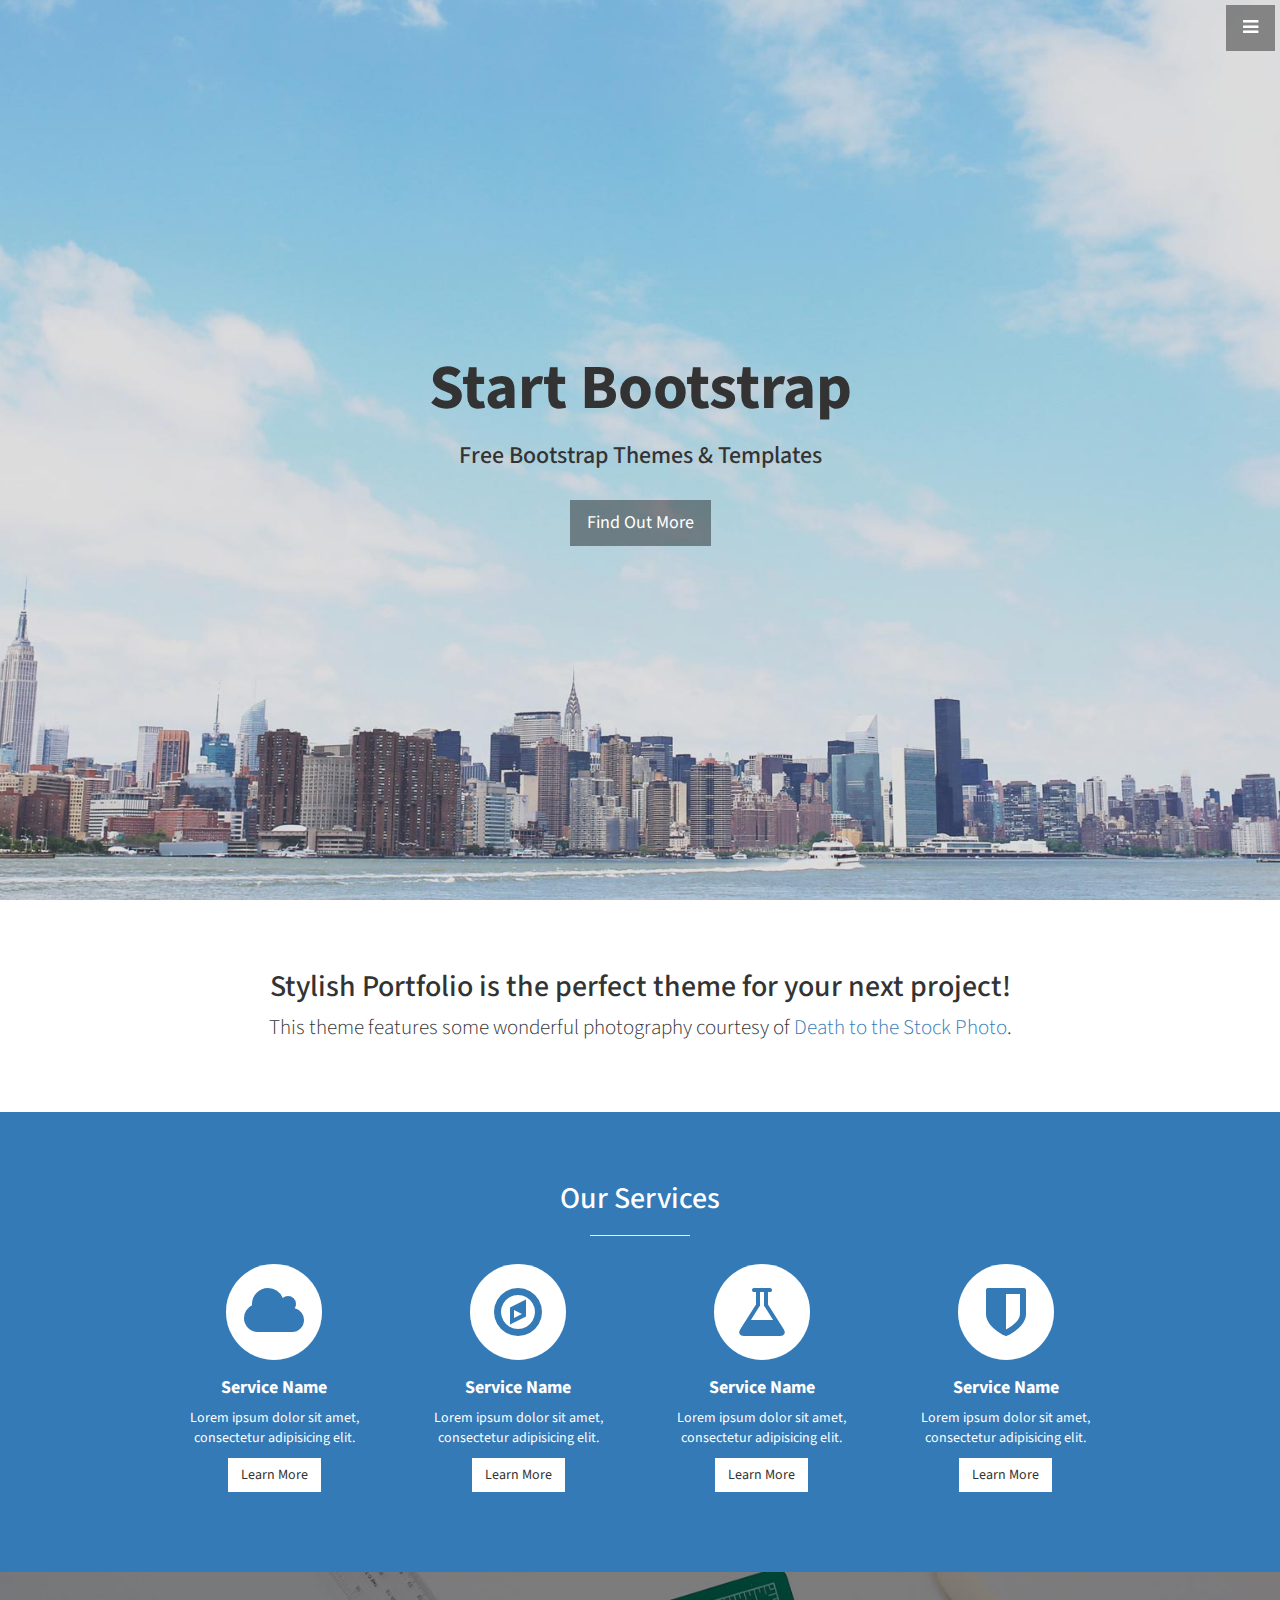
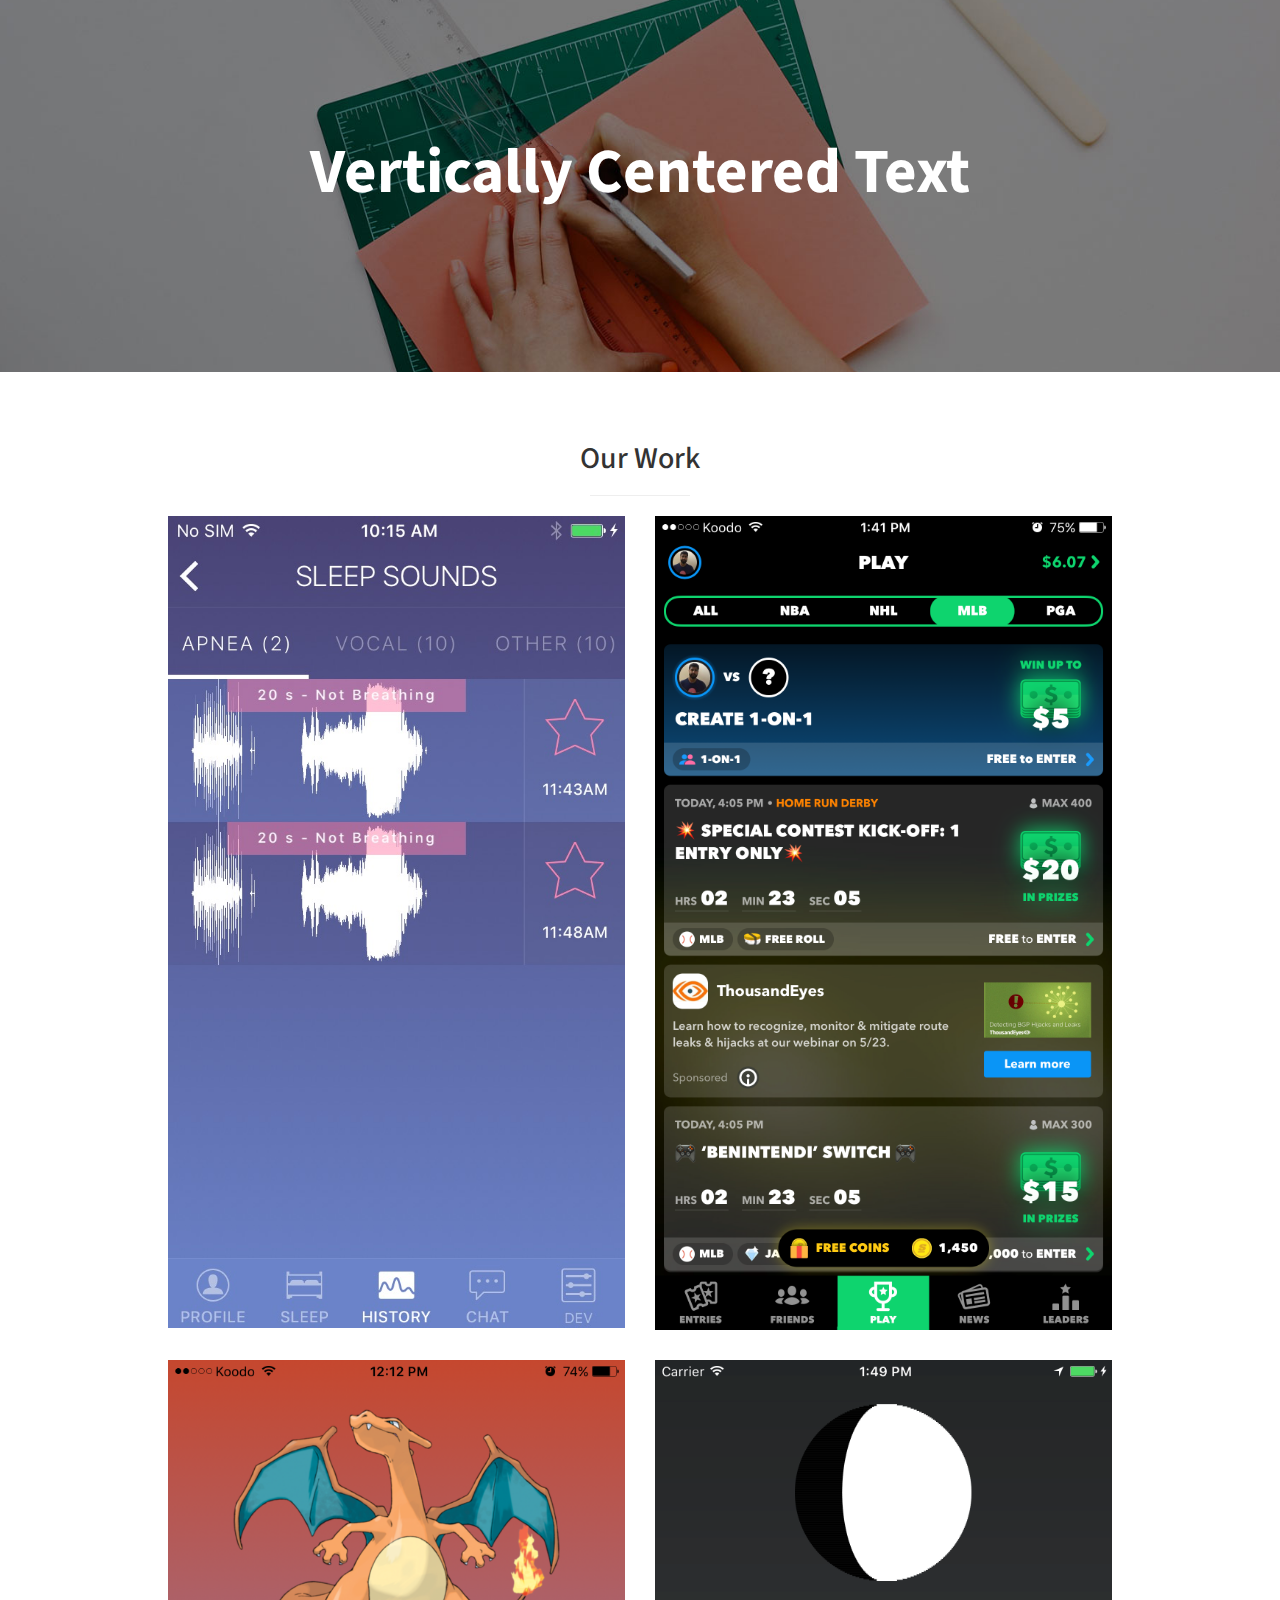
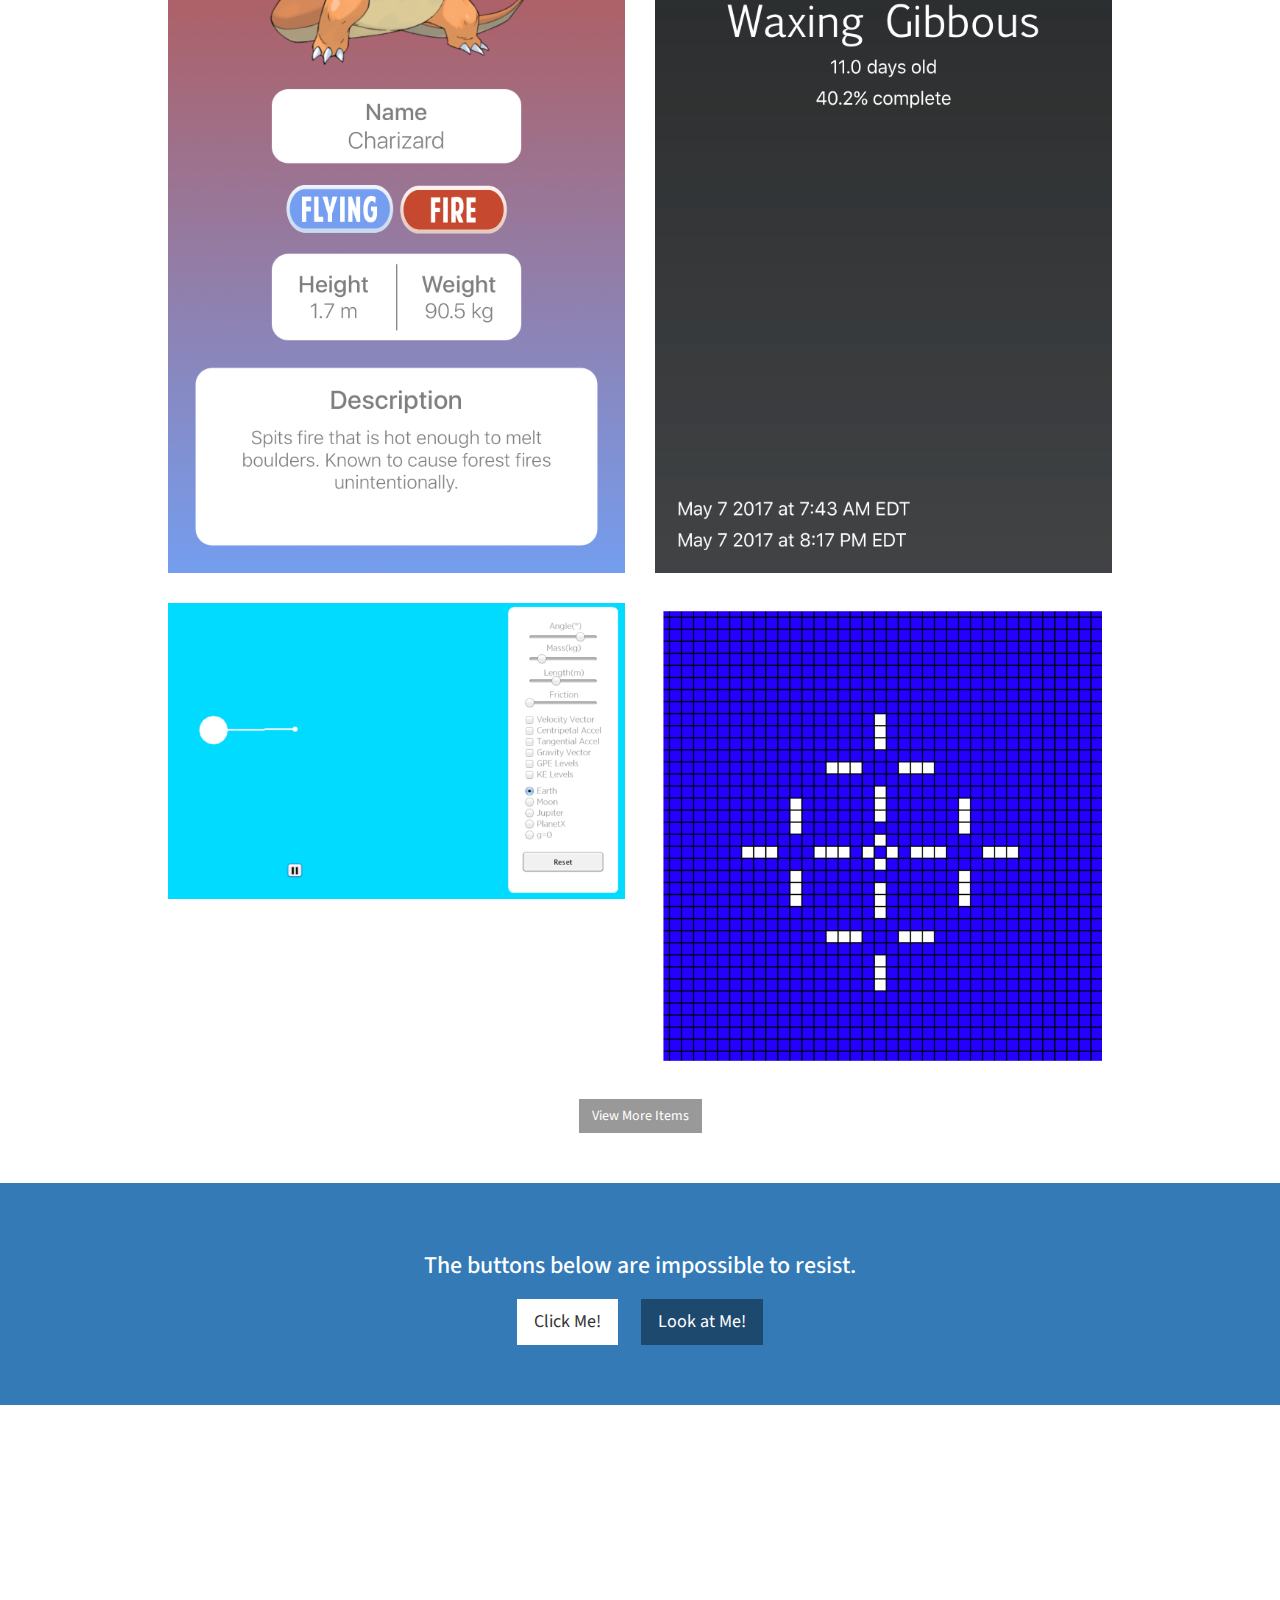
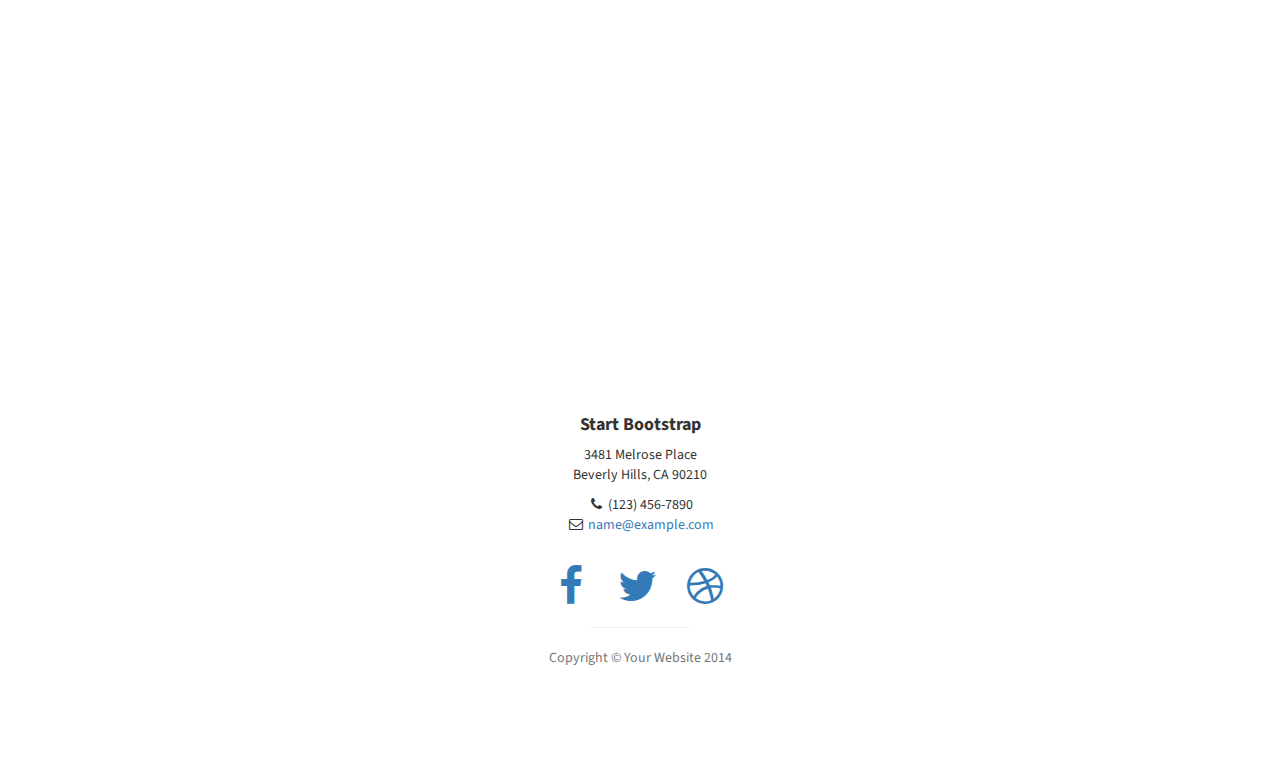
==== index.html @ adf12e4b "Fix: Close Modal Button Size" ====
<!DOCTYPE html>
<html lang="en">

<head>

    <meta charset="utf-8">
    <meta http-equiv="X-UA-Compatible" content="IE=edge">
    <meta name="viewport" content="width=device-width, initial-scale=1">
    <meta name="description" content="">
    <meta name="author" content="">

    <title>Stylish Portfolio - Start Bootstrap Theme</title>

    <!-- Bootstrap Core CSS -->
    <link href="css/bootstrap.min.css" rel="stylesheet">

    <!-- Custom CSS -->
    <link href="css/stylish-portfolio.css" rel="stylesheet">

    <!-- Custom Fonts -->
    <link href="font-awesome/css/font-awesome.min.css" rel="stylesheet" type="text/css">
    <link href="https://fonts.googleapis.com/css?family=Source+Sans+Pro:300,400,700,300italic,400italic,700italic" rel="stylesheet" type="text/css">

    <!-- HTML5 Shim and Respond.js IE8 support of HTML5 elements and media queries -->
    <!-- WARNING: Respond.js doesn't work if you view the page via file:// -->
    <!--[if lt IE 9]>
        <script src="https://oss.maxcdn.com/libs/html5shiv/3.7.0/html5shiv.js"></script>
        <script src="https://oss.maxcdn.com/libs/respond.js/1.4.2/respond.min.js"></script>
    <![endif]-->

</head>

<body>

    <!-- Navigation -->
    <a id="menu-toggle" href="#" class="btn btn-dark btn-lg toggle"><i class="fa fa-bars"></i></a>
    <nav id="sidebar-wrapper">
        <ul class="sidebar-nav">
            <a id="menu-close" href="#" class="btn btn-light btn-lg pull-right toggle"><i class="fa fa-times"></i></a>
            <li class="sidebar-brand">
                <a href="#top" onclick=$("#menu-close").click();>Start Bootstrap</a>
            </li>
            <li>
                <a href="#top" onclick=$("#menu-close").click();>Home</a>
            </li>
            <li>
                <a href="#about" onclick=$("#menu-close").click();>About</a>
            </li>
            <li>
                <a href="#services" onclick=$("#menu-close").click();>Services</a>
            </li>
            <li>
                <a href="#portfolio" onclick=$("#menu-close").click();>Portfolio</a>
            </li>
            <li>
                <a href="#contact" onclick=$("#menu-close").click();>Contact</a>
            </li>
        </ul>
    </nav>

    <!-- Header -->
    <header id="top" class="header">
        <div class="text-vertical-center">
            <h1>Start Bootstrap</h1>
            <h3>Free Bootstrap Themes &amp; Templates</h3>
            <br>
            <a href="#about" class="btn btn-dark btn-lg">Find Out More</a>
        </div>
    </header>

    <!-- About -->
    <section id="about" class="about">
        <div class="container">
            <div class="row">
                <div class="col-lg-12 text-center">
                    <h2>Stylish Portfolio is the perfect theme for your next project!</h2>
                    <p class="lead">This theme features some wonderful photography courtesy of <a target="_blank" href="http://join.deathtothestockphoto.com/">Death to the Stock Photo</a>.</p>
                </div>
            </div>
            <!-- /.row -->
        </div>
        <!-- /.container -->
    </section>

    <!-- Services -->
    <!-- The circle icons use Font Awesome's stacked icon classes. For more information, visit http://fontawesome.io/examples/ -->
    <section id="services" class="services bg-primary">
        <div class="container">
            <div class="row text-center">
                <div class="col-lg-10 col-lg-offset-1">
                    <h2>Our Services</h2>
                    <hr class="small">
                    <div class="row">
                        <div class="col-md-3 col-sm-6">
                            <div class="service-item">
                                <span class="fa-stack fa-4x">
                                <i class="fa fa-circle fa-stack-2x"></i>
                                <i class="fa fa-cloud fa-stack-1x text-primary"></i>
                            </span>
                                <h4>
                                    <strong>Service Name</strong>
                                </h4>
                                <p>Lorem ipsum dolor sit amet, consectetur adipisicing elit.</p>
                                <a href="#" class="btn btn-light">Learn More</a>
                            </div>
                        </div>
                        <div class="col-md-3 col-sm-6">
                            <div class="service-item">
                                <span class="fa-stack fa-4x">
                                <i class="fa fa-circle fa-stack-2x"></i>
                                <i class="fa fa-compass fa-stack-1x text-primary"></i>
                            </span>
                                <h4>
                                    <strong>Service Name</strong>
                                </h4>
                                <p>Lorem ipsum dolor sit amet, consectetur adipisicing elit.</p>
                                <a href="#" class="btn btn-light">Learn More</a>
                            </div>
                        </div>
                        <div class="col-md-3 col-sm-6">
                            <div class="service-item">
                                <span class="fa-stack fa-4x">
                                <i class="fa fa-circle fa-stack-2x"></i>
                                <i class="fa fa-flask fa-stack-1x text-primary"></i>
                            </span>
                                <h4>
                                    <strong>Service Name</strong>
                                </h4>
                                <p>Lorem ipsum dolor sit amet, consectetur adipisicing elit.</p>
                                <a href="#" class="btn btn-light">Learn More</a>
                            </div>
                        </div>
                        <div class="col-md-3 col-sm-6">
                            <div class="service-item">
                                <span class="fa-stack fa-4x">
                                <i class="fa fa-circle fa-stack-2x"></i>
                                <i class="fa fa-shield fa-stack-1x text-primary"></i>
                            </span>
                                <h4>
                                    <strong>Service Name</strong>
                                </h4>
                                <p>Lorem ipsum dolor sit amet, consectetur adipisicing elit.</p>
                                <a href="#" class="btn btn-light">Learn More</a>
                            </div>
                        </div>
                    </div>
                    <!-- /.row (nested) -->
                </div>
                <!-- /.col-lg-10 -->
            </div>
            <!-- /.row -->
        </div>
        <!-- /.container -->
    </section>
    
    <!-- Portfolio Modals -->
    <div class="portfolio-modal modal fade" id="portfolioModal1" tabindex="-1" role="dialog" aria-hidden="true">
        <div class="modal-content">
            <div class="close-modal" data-dismiss="modal">
                <div class="lr">
                </div>
            </div>
            <div class="container">
                <div class="row">
                    <div class="col-lg-8 col-lg-offset-2">
                        <div class="modal-body">
                            <h2>Rested</h2>
                            <hr class="star-primary">
                            <img src="img/portfolio-1.jpg" class="img-responsive img-centered" alt="">
                            <p>I worked on building features for a health care app that helps users diagnose and receive treatment for their sleep issues. A major feature I worked on was implementing a Sleep Apnea Detection algorithm which helped users determine if they had Sleep Apnea.</p>
                            <ul class="list-inline item-details">
                                <li>Language:
                                    <strong>Swift
                                    </strong>
                                </li>
                                <li>Date:
                                    <strong>April 2017
                                    </strong>
                                </li>
                                <li>Domain:
                                    <strong>iOS Development
                                    </strong>
                                </li>
                            </ul>
                            <button type="button" class="btn btn-default" data-dismiss="modal"><i class="fa fa-times"></i> Close</button>
                        </div>
                    </div>
                </div>
            </div>
        </div>
    </div>
    <div class="portfolio-modal modal fade" id="portfolioModal2" tabindex="-1" role="dialog" aria-hidden="true">
        <div class="modal-content">
            <div class="close-modal" data-dismiss="modal">
                <div class="lr">
                    <div class="rl">
                    </div>
                </div>
            </div>
            <div class="container">
                <div class="row">
                    <div class="col-lg-8 col-lg-offset-2">
                        <div class="modal-body">
                            <h2>SquadUp</h2>
                            <hr class="star-primary">
                            <img src="img/portfolio-2.jpg" class="img-responsive img-centered" alt="">
                            <p>I worked on building features for a fantasy sports game, Squad Up. A major feature I worked on was implementing the Analytics and Ad Infrastructure Frameworks.</p>
                            <ul class="list-inline item-details">
                                <li>Language:
                                    <strong>Swift
                                    </strong>
                                </li>
                                <li>Date:
                                    <strong>Aug 2016
                                    </strong>
                                </li>
                                <li>Domain:
                                    <strong>iOS Development
                                    </strong>
                                </li>
                            </ul>
                            <button type="button" class="btn btn-default" data-dismiss="modal"><i class="fa fa-times"></i> Close</button>
                        </div>
                    </div>
                </div>
            </div>
        </div>
    </div>
    <div class="portfolio-modal modal fade" id="portfolioModal3" tabindex="-1" role="dialog" aria-hidden="true">
        <div class="modal-content">
            <div class="close-modal" data-dismiss="modal">
                <div class="lr">
                    <div class="rl">
                    </div>
                </div>
            </div>
            <div class="container">
                <div class="row">
                    <div class="col-lg-8 col-lg-offset-2">
                        <div class="modal-body">
                            <h2>Pokedex</h2>
                            <hr class="star-primary">
                            <img src="img/portfolio-3.jpg" class="img-responsive img-centered" alt="">
                            <p>I worked on an app that displays Pokedex data in a clean and minimalistic interface. I worked on this app to improve my UI design skills. This app pulls data from an external api and presents it in a UIPageViewController</p>
                            <ul class="list-inline item-details">
                                <li>Language:
                                    <strong>Swift
                                    </strong>
                                </li>
                                <li>Date:
                                    <strong>Feb 2017
                                    </strong>
                                </li>
                                <li>Domain:
                                    <strong>iOS Development
                                    </strong>
                                </li>
                            </ul>
                            <button type="button" class="btn btn-default" data-dismiss="modal"><i class="fa fa-times"></i> Close</button>
                        </div>
                    </div>
                </div>
            </div>
        </div>
    </div>
    <div class="portfolio-modal modal fade" id="portfolioModal4" tabindex="-1" role="dialog" aria-hidden="true">
        <div class="modal-content">
            <div class="close-modal" data-dismiss="modal">
                <div class="lr">
                    <div class="rl">
                    </div>
                </div>
            </div>
            <div class="container">
                <div class="row">
                    <div class="col-lg-8 col-lg-offset-2">
                        <div class="modal-body">
                            <h2>Luna</h2>
                            <hr class="star-primary">
                            <img src="img/portfolio-4.jpg" class="img-responsive img-centered" alt="">
                            <p>I worked on an app that displays the current moon cycle and weather. I created this app to get my feet wet with iOS development. This app pulls data from an external api and uses location tracking to show information based on the users current location</p>
                            <ul class="list-inline item-details">
                                <li>Language:
                                    <strong>Swift
                                    </strong>
                                </li>
                                <li>Date:
                                    <strong>Jun 2016
                                    </strong>
                                </li>
                                <li>Domain:
                                    <strong>iOS Development
                                    </strong>
                                </li>
                            </ul>
                            <button type="button" class="btn btn-default" data-dismiss="modal"><i class="fa fa-times"></i> Close</button>
                        </div>
                    </div>
                </div>
            </div>
        </div>
    </div>
    <div class="portfolio-modal modal fade" id="portfolioModal5" tabindex="-1" role="dialog" aria-hidden="true">
        <div class="modal-content">
            <div class="close-modal" data-dismiss="modal">
                <div class="lr">
                    <div class="rl">
                    </div>
                </div>
            </div>
            <div class="container">
                <div class="row">
                    <div class="col-lg-8 col-lg-offset-2">
                        <div class="modal-body">
                            <h2>Pendulum Simulator</h2>
                            <hr class="star-primary">
                            <img src="img/portfolio-5.jpg" class="img-responsive img-centered" alt="">
                            <p>Built a Java app that simulates the behaviour of a pendulum. Implemented a realistic physics engine and displayed in beautiful UI. Designed using Object Oriented principles</p>
                            <ul class="list-inline item-details">
                                <li>Language:
                                    <strong>Java
                                    </strong>
                                </li>
                                <li>Date:
                                    <strong>Jun 2014
                                    </strong>
                                </li>
                                <li>Domain:
                                    <strong>Desktop App Development
                                    </strong>
                                </li>
                            </ul>
                            <button type="button" class="btn btn-default" data-dismiss="modal"><i class="fa fa-times"></i> Close</button>
                        </div>
                    </div>
                </div>
            </div>
        </div>
    </div>
    <div class="portfolio-modal modal fade" id="portfolioModal6" tabindex="-1" role="dialog" aria-hidden="true">
        <div class="modal-content">
            <div class="close-modal" data-dismiss="modal">
                <div class="lr">
                    <div class="rl">
                    </div>
                </div>
            </div>
            <div class="container">
                <div class="row">
                    <div class="col-lg-8 col-lg-offset-2">
                        <div class="modal-body">
                            <h2>Game of Life</h2>
                            <hr class="star-primary">
                            <img src="img/portfolio-6.jpg" class="img-responsive img-centered" alt="">
                            <p>Built a Java Application that simulates Conway's Game of Life. Allows various starting configurations to simulate beautiful patterns. Some of the patterns include the "Glider Gun" and the "Pentadecathlon"</p>
                            <ul class="list-inline item-details">
                                <li>Language:
                                    <strong>Java
                                    </strong>
                                </li>
                                <li>Date:
                                    <strong>Jun 2014
                                    </strong>
                                </li>
                                <li>Domain:
                                    <strong>Desktop App Development
                                    </strong>
                                </li>
                            </ul>
                            <button id="btnSubmit" type="button" class="btn btn-default" data-dismiss="modal"><i class="fa fa-times"></i> Close</button>
                        </div>
                    </div>
                </div>
            </div>
        </div>
    </div>

    <!-- Callout -->
    <aside class="callout">
        <div class="text-vertical-center">
            <h1>Vertically Centered Text</h1>
        </div>
    </aside>

    <!-- Portfolio -->
    <section id="portfolio" class="portfolio">
        <div class="container">
            <div class="row">
                <div class="col-lg-10 col-lg-offset-1 text-center">
                    <h2>Our Work</h2>
                    <hr class="small">
                    <div class="row">
                        <div class="col-md-6">
                            <div class="portfolio-item">
                                <a href="#portfolioModal1" class="portfolio-link" data-toggle="modal">
                                    <img class="img-portfolio img-responsive" src="img/portfolio-1.jpg">
                                </a>
                            </div>
                        </div>
                        <div class="col-md-6">
                            <div class="portfolio-item">
                                <a href="#portfolioModal2" class="portfolio-link" data-toggle="modal">
                                    <img class="img-portfolio img-responsive" src="img/portfolio-2.jpg">
                                </a>
                            </div>
                        </div>
                        <div class="col-md-6">
                            <div class="portfolio-item">
                                <a href="#portfolioModal3" class="portfolio-link" data-toggle="modal">
                                    <img class="img-portfolio img-responsive" src="img/portfolio-3.jpg">
                                </a>
                            </div>
                        </div>
                        <div class="col-md-6">
                            <div class="portfolio-item">
                                <a href="#portfolioModal4" class="portfolio-link" data-toggle="modal">
                                    <img class="img-portfolio img-responsive" src="img/portfolio-4.jpg">
                                </a>
                            </div>
                        </div>
                        <div class="col-md-6">
                            <div class="portfolio-item">
                                <a href="#portfolioModal5" class="portfolio-link" data-toggle="modal">
                                    <img class="img-portfolio img-responsive" src="img/portfolio-5.jpg">
                                </a>
                            </div>
                        </div>
                        <div class="col-md-6">
                            <div class="portfolio-item">
                                <a href="#portfolioModal6" class="portfolio-link" data-toggle="modal">
                                    <img class="img-portfolio img-responsive" src="img/portfolio-6.jpg">
                                </a>
                            </div>
                        </div>
                    </div>
                    <!-- /.row (nested) -->
                    <a href="#" class="btn btn-dark">View More Items</a>
                </div>
                <!-- /.col-lg-10 -->
            </div>
            <!-- /.row -->
        </div>
        <!-- /.container -->
    </section>

    <!-- Call to Action -->
    <aside class="call-to-action bg-primary">
        <div class="container">
            <div class="row">
                <div class="col-lg-12 text-center">
                    <h3>The buttons below are impossible to resist.</h3>
                    <a href="#" class="btn btn-lg btn-light">Click Me!</a>
                    <a href="#" class="btn btn-lg btn-dark">Look at Me!</a>
                </div>
            </div>
        </div>
    </aside>

    <!-- Map -->
    <section id="contact" class="map">
        <iframe width="100%" height="100%" frameborder="0" scrolling="no" marginheight="0" marginwidth="0" src="https://www.google.com/maps/embed?pb=!1m18!1m12!1m3!1d2895.4400855817703!2d-80.54704628422009!3d43.47228537912791!2m3!1f0!2f0!3f0!3m2!1i1024!2i768!4f13.1!3m3!1m2!1s0x0%3A0xdd9df23996268e17!2sUniversity+of+Waterloo!5e0!3m2!1sen!2sca!4v1494188903103"></iframe>
        <br />
        <small>
            <a href="https://www.google.com/maps/embed?pb=!1m18!1m12!1m3!1d2895.4400855817703!2d-80.54704628422009!3d43.47228537912791!2m3!1f0!2f0!3f0!3m2!1i1024!2i768!4f13.1!3m3!1m2!1s0x0%3A0xdd9df23996268e17!2sUniversity+of+Waterloo!5e0!3m2!1sen!2sca!4v1494188903103"></a>
        </small>
    </section>

    <!-- Footer -->
    <footer>
        <div class="container">
            <div class="row">
                <div class="col-lg-10 col-lg-offset-1 text-center">
                    <h4><strong>Start Bootstrap</strong>
                    </h4>
                    <p>3481 Melrose Place
                        <br>Beverly Hills, CA 90210</p>
                    <ul class="list-unstyled">
                        <li><i class="fa fa-phone fa-fw"></i> (123) 456-7890</li>
                        <li><i class="fa fa-envelope-o fa-fw"></i> <a href="mailto:name@example.com">name@example.com</a>
                        </li>
                    </ul>
                    <br>
                    <ul class="list-inline">
                        <li>
                            <a href="#"><i class="fa fa-facebook fa-fw fa-3x"></i></a>
                        </li>
                        <li>
                            <a href="#"><i class="fa fa-twitter fa-fw fa-3x"></i></a>
                        </li>
                        <li>
                            <a href="#"><i class="fa fa-dribbble fa-fw fa-3x"></i></a>
                        </li>
                    </ul>
                    <hr class="small">
                    <p class="text-muted">Copyright &copy; Your Website 2014</p>
                </div>
            </div>
        </div>
        <a id="to-top" href="#top" class="btn btn-dark btn-lg"><i class="fa fa-chevron-up fa-fw fa-1x"></i></a>
    </footer>

    <!-- jQuery -->
    <script src="js/jquery.js"></script>

    <!-- Bootstrap Core JavaScript -->
    <script src="js/bootstrap.min.js"></script>

    <!-- Custom Theme JavaScript -->
    <script>
    // Closes the sidebar menu
    $("#menu-close").click(function(e) {
        e.preventDefault();
        $("#sidebar-wrapper").toggleClass("active");
    });
    // Opens the sidebar menu
    $("#menu-toggle").click(function(e) {
        e.preventDefault();
        $("#sidebar-wrapper").toggleClass("active");
    });
    // Scrolls to the selected menu item on the page
    $(function() {
        $('a[href*=#]:not([href=#],[data-toggle],[data-target],[data-slide])').click(function() {
            if (location.pathname.replace(/^\//, '') == this.pathname.replace(/^\//, '') || location.hostname == this.hostname) {
                var target = $(this.hash);
                target = target.length ? target : $('[name=' + this.hash.slice(1) + ']');
                if (target.length) {
                    $('html,body').animate({
                        scrollTop: target.offset().top
                    }, 1000);
                    return false;
                }
            }
        });
    });
    //#to-top button appears after scrolling
    var fixed = false;
    $(document).scroll(function() {
        if ($(this).scrollTop() > 250) {
            if (!fixed) {
                fixed = true;
                // $('#to-top').css({position:'fixed', display:'block'});
                $('#to-top').show("slow", function() {
                    $('#to-top').css({
                        position: 'fixed',
                        display: 'block'
                    });
                });
            }
        } else {
            if (fixed) {
                fixed = false;
                $('#to-top').hide("slow", function() {
                    $('#to-top').css({
                        display: 'none'
                    });
                });
            }
        }
    });
    // Disable Google Maps scrolling
    // See http://stackoverflow.com/a/25904582/1607849
    // Disable scroll zooming and bind back the click event
    var onMapMouseleaveHandler = function(event) {
        var that = $(this);
        that.on('click', onMapClickHandler);
        that.off('mouseleave', onMapMouseleaveHandler);
        that.find('iframe').css("pointer-events", "none");
    }
    var onMapClickHandler = function(event) {
            var that = $(this);
            // Disable the click handler until the user leaves the map area
            that.off('click', onMapClickHandler);
            // Enable scrolling zoom
            that.find('iframe').css("pointer-events", "auto");
            // Handle the mouse leave event
            that.on('mouseleave', onMapMouseleaveHandler);
        }
        // Enable map zooming with mouse scroll when the user clicks the map
    $('.map').on('click', onMapClickHandler);
    </script>

</body>

</html>
---- css/stylish-portfolio.css ----
/*!
 * Start Bootstrap - Stylish Portfolio (http://startbootstrap.com/)
 * Copyright 2013-2016 Start Bootstrap
 * Licensed under MIT (https://github.com/BlackrockDigital/startbootstrap/blob/gh-pages/LICENSE)
 */

/* Global Styles */

html,
body {
    width: 100%;
    height: 100%;
}

body {
    font-family: "Source Sans Pro","Helvetica Neue",Helvetica,Arial,sans-serif;
}

/* Modal Style*/
.portfolio-modal .modal-content {
  border-radius: 0;
  background-clip: border-box;
  -webkit-box-shadow: none;
  box-shadow: none;
  border: none;
  min-height: 100%;
  padding: 100px 0;
  text-align: center;
}
.portfolio-modal .modal-content h2 {
  margin: 0;
  font-size: 3em;
}
.portfolio-modal .modal-content img {
  margin-bottom: 30px;
}
.portfolio-modal .modal-content .item-details {
  margin: 30px 0;
}
.portfolio-modal .close-modal {
  position: absolute;
  width: 44px;
  height: 44px;
  background-color: transparent;
  top: 25px;
  right: 25px;
  cursor: pointer;
}
.portfolio-modal .close-modal:hover {
  opacity: 0.3;
}
.portfolio-modal .close-modal .lr {
  height: 44px;
  width: 1px;
  margin-left: 25px;
  background-color: #2C3E50;
  transform: rotate(45deg);
  -ms-transform: rotate(45deg);
  /* IE 9 */
  -webkit-transform: rotate(45deg);
  /* Safari and Chrome */
  z-index: 1051;
}
.portfolio-modal .close-modal .lr .rl {
  height: 44px;
  width: 1px;
  background-color: #2C3E50;
  transform: rotate(90deg);
  -ms-transform: rotate(90deg);
  /* IE 9 */
  -webkit-transform: rotate(90deg);
  /* Safari and Chrome */
  z-index: 1052;
}
.portfolio-modal .modal-backdrop {
  opacity: 0;
  display: none;
}

.text-vertical-center {
    display: table-cell;
    text-align: center;
    vertical-align: middle;
}

.text-vertical-center h1 {
    margin: 0;
    padding: 0;
    font-size: 4.5em;
    font-weight: 700;
}

/* Custom Button Styles */

.btn-dark {
    border-radius: 0;
    color: #fff;
    background-color: rgba(0,0,0,0.4);
}

.btn-dark:hover,
.btn-dark:focus,
.btn-dark:active {
    color: #fff;
    background-color: rgba(0,0,0,0.7);
}

.btn-light {
    border-radius: 0;
    color: #333;
    background-color: rgb(255,255,255);
}

.btn-light:hover,
.btn-light:focus,
.btn-light:active {
    color: #333;
    background-color: rgba(255,255,255,0.8);
}

/* Custom Horizontal Rule */

hr.small {
    max-width: 100px;
}

/* Side Menu */

#sidebar-wrapper {
    z-index: 1000;
    position: fixed;
    right: 0;
    width: 250px;
    height: 100%;
    transform: translateX(250px);
    overflow-y: auto;
    background: #222;
    -webkit-transition: all 0.4s ease 0s;
    -moz-transition: all 0.4s ease 0s;
    -ms-transition: all 0.4s ease 0s;
    -o-transition: all 0.4s ease 0s;
    transition: all 0.4s ease 0s;
}

.sidebar-nav {
    position: absolute;
    top: 0;
    width: 250px;
    margin: 0;
    padding: 0;
    list-style: none;
}

.sidebar-nav li {
    text-indent: 20px;
    line-height: 40px;
}

.sidebar-nav li a {
    display: block;
    text-decoration: none;
    color: #999;
}

.sidebar-nav li a:hover {
    text-decoration: none;
    color: #fff;
    background: rgba(255,255,255,0.2);
}

.sidebar-nav li a:active,
.sidebar-nav li a:focus {
    text-decoration: none;
}

.sidebar-nav > .sidebar-brand {
    height: 55px;
    font-size: 18px;
    line-height: 55px;
}

.sidebar-nav > .sidebar-brand a {
    color: #999;
}

.sidebar-nav > .sidebar-brand a:hover {
    color: #fff;
    background: none;
}

#menu-toggle {
    z-index: 1;
    position: fixed;
    top: 0;
    right: 0;
}

#sidebar-wrapper.active {
    right: 250px;
    width: 250px;
    -webkit-transition: all 0.4s ease 0s;
    -moz-transition: all 0.4s ease 0s;
    -ms-transition: all 0.4s ease 0s;
    -o-transition: all 0.4s ease 0s;
    transition: all 0.4s ease 0s;
}

.toggle {
    margin: 5px 5px 0 0;
}

/* Header */

.header {
    display: table;
    position: relative;
    width: 100%;
    height: 100%;
    background: url(../img/bg.jpg) no-repeat center center scroll;
    -webkit-background-size: cover;
    -moz-background-size: cover;
    background-size: cover;
    -o-background-size: cover;
}

/* About */

.about {
    padding: 50px 0;
}

/* Services */

.services {
    padding: 50px 0;
}

.service-item {
    margin-bottom: 30px;
}

/* Callout */

.callout {
    display: table;
    width: 100%;
    height: 400px;
    color: #fff;
    background: url(../img/callout.jpg) no-repeat center center scroll;
    -webkit-background-size: cover;
    -moz-background-size: cover;
    background-size: cover;
    -o-background-size: cover;
}

/* Portfolio */

.portfolio {
    padding: 50px 0;
}

.portfolio-item {
    margin-bottom: 30px;
}

.img-portfolio {
    margin: 0 auto;
}

.img-portfolio:hover {
    opacity: 0.8;
}

.img-centered {
  margin: 0 auto;
}

/* Call to Action */

.call-to-action {
    padding: 50px 0;
}

.call-to-action .btn {
    margin: 10px;
}

/* Map */

.map {
    height: 500px;
}

@media(max-width:768px) {
    .map {
        height: 75%;
    }
}

.map iframe {
    pointer-events: none;
}

/* Footer */

footer {
    padding: 100px 0;
}

#to-top {
  display: none;
  position: fixed;
  bottom: 5px;
  right: 5px;
}
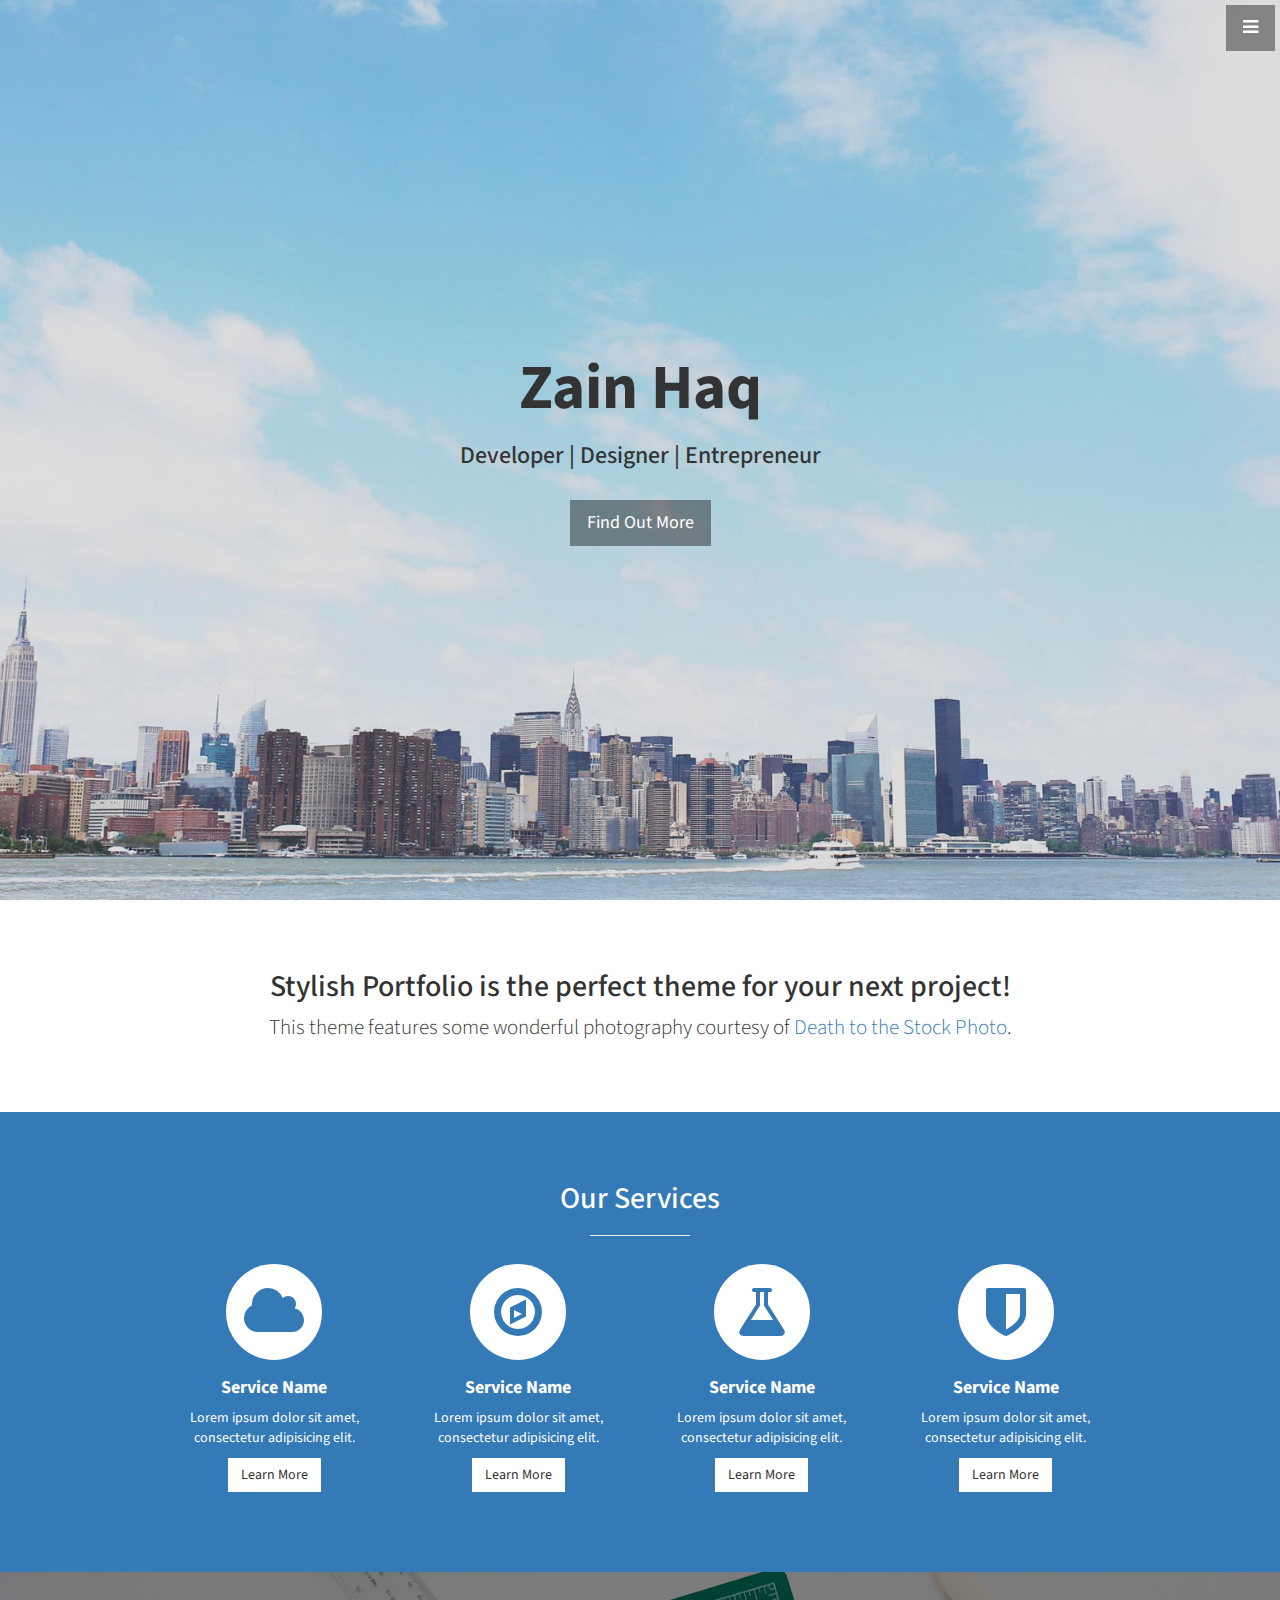
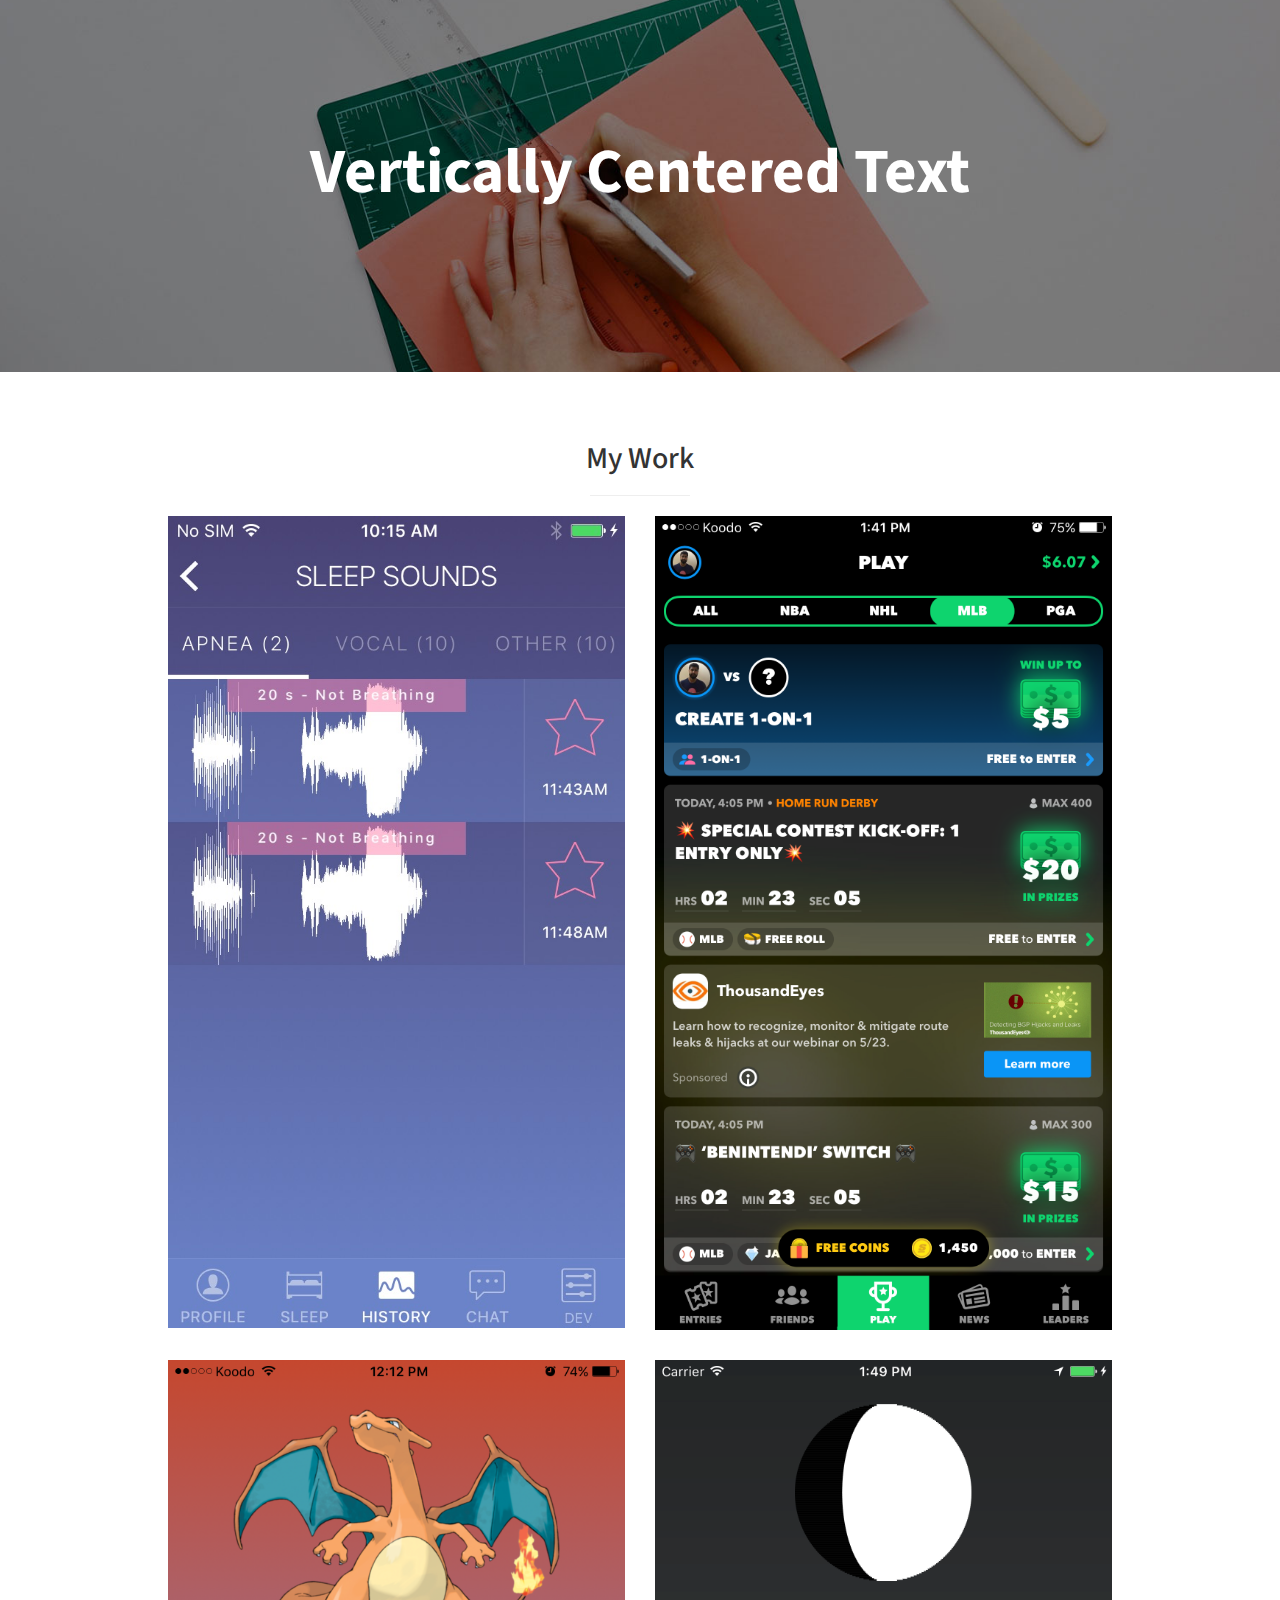
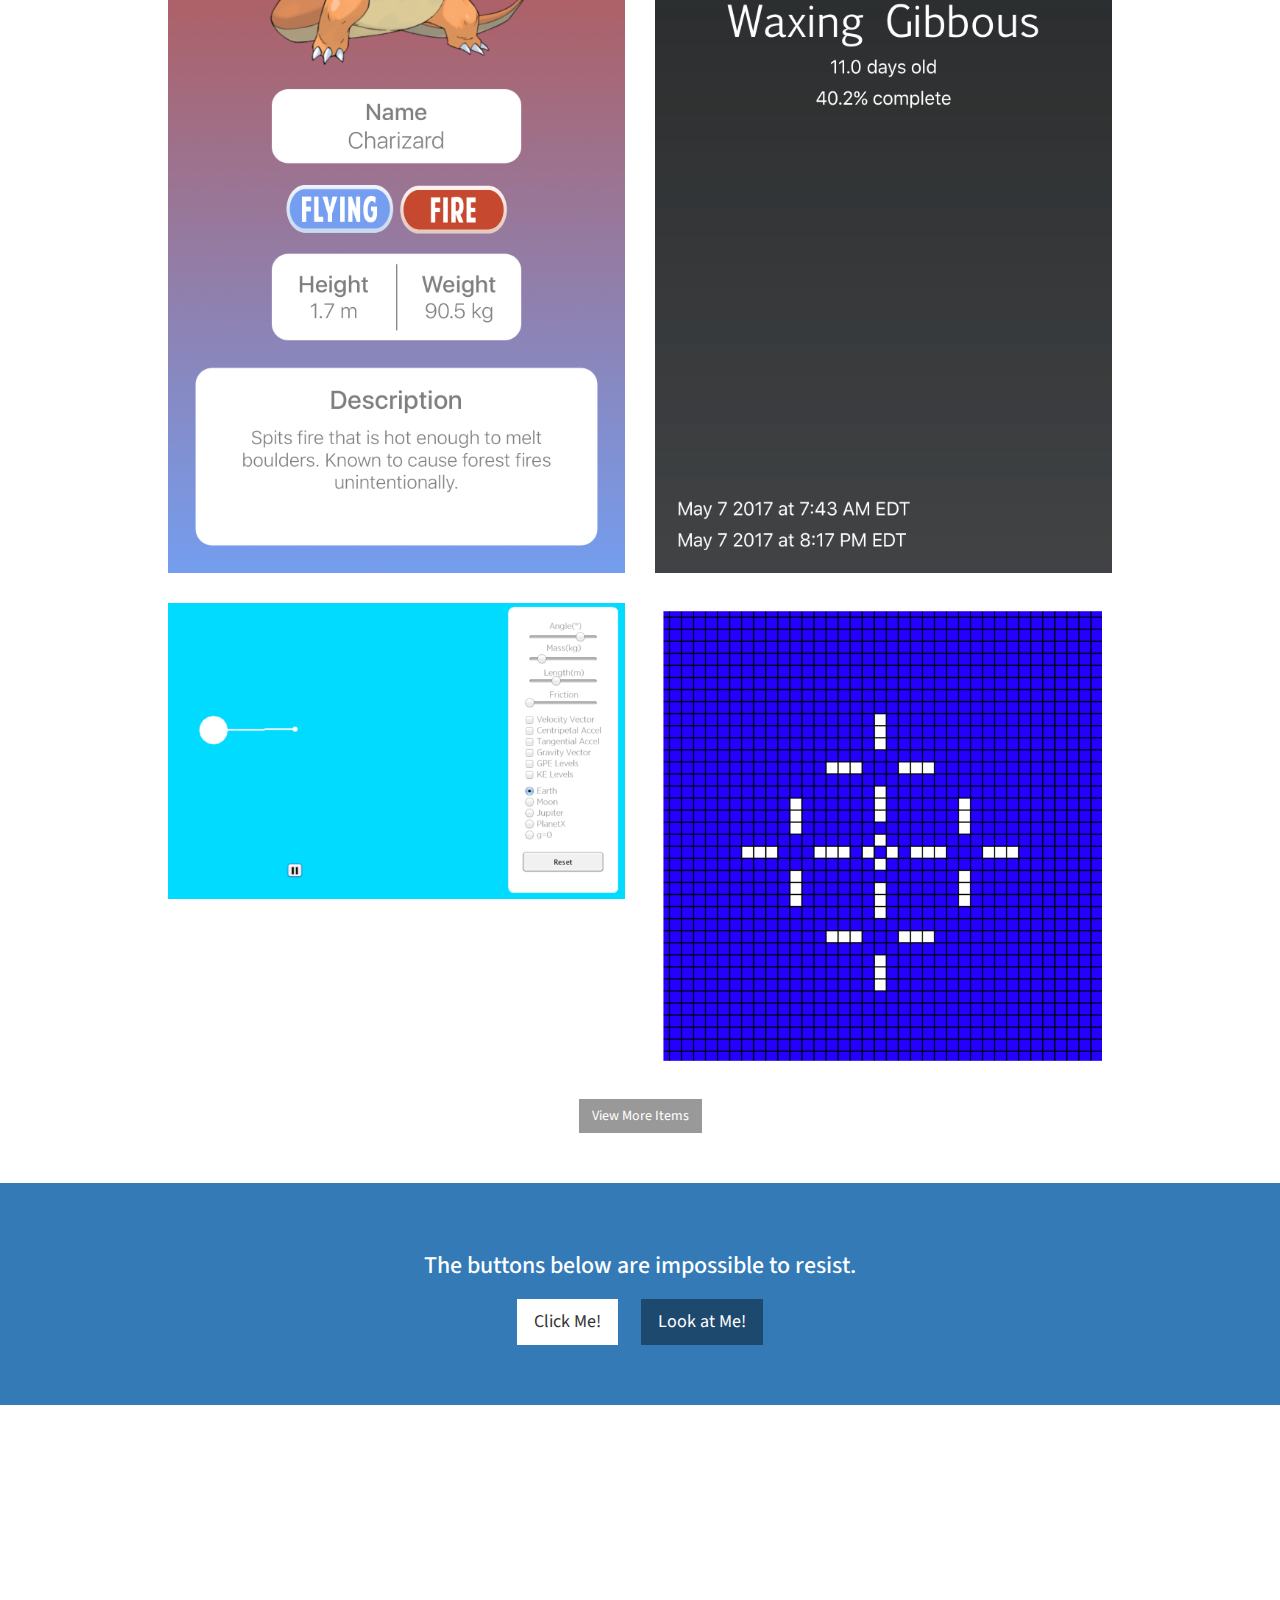
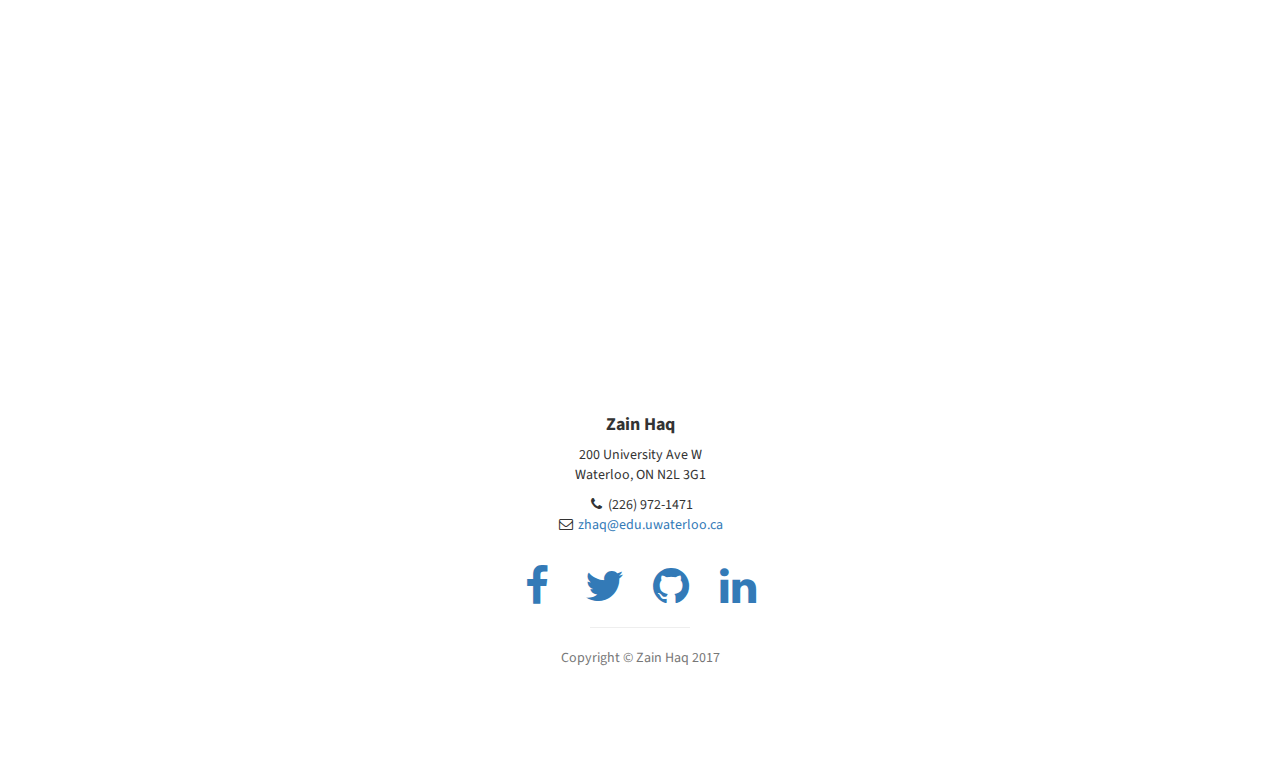
==== commit db23a911: "Add: Links" ====
--- a/index.html
+++ b/index.html
@@ -9,7 +9,7 @@
     <meta name="description" content="">
     <meta name="author" content="">
 
-    <title>Stylish Portfolio - Start Bootstrap Theme</title>
+    <title>Zain Haq</title>
 
     <!-- Bootstrap Core CSS -->
     <link href="css/bootstrap.min.css" rel="stylesheet">
@@ -38,7 +38,7 @@
         <ul class="sidebar-nav">
             <a id="menu-close" href="#" class="btn btn-light btn-lg pull-right toggle"><i class="fa fa-times"></i></a>
             <li class="sidebar-brand">
-                <a href="#top" onclick=$("#menu-close").click();>Start Bootstrap</a>
+                <a href="#top" onclick=$("#menu-close").click();>Zain Haq</a>
             </li>
             <li>
                 <a href="#top" onclick=$("#menu-close").click();>Home</a>
@@ -61,8 +61,8 @@
     <!-- Header -->
     <header id="top" class="header">
         <div class="text-vertical-center">
-            <h1>Start Bootstrap</h1>
-            <h3>Free Bootstrap Themes &amp; Templates</h3>
+            <h1>Zain Haq</h1>
+            <h3>Developer | Designer | Entrepreneur</h3>
             <br>
             <a href="#about" class="btn btn-dark btn-lg">Find Out More</a>
         </div>
@@ -387,7 +387,7 @@
         <div class="container">
             <div class="row">
                 <div class="col-lg-10 col-lg-offset-1 text-center">
-                    <h2>Our Work</h2>
+                    <h2>My Work</h2>
                     <hr class="small">
                     <div class="row">
                         <div class="col-md-6">
@@ -470,29 +470,32 @@
         <div class="container">
             <div class="row">
                 <div class="col-lg-10 col-lg-offset-1 text-center">
-                    <h4><strong>Start Bootstrap</strong>
+                    <h4><strong>Zain Haq</strong>
                     </h4>
-                    <p>3481 Melrose Place
-                        <br>Beverly Hills, CA 90210</p>
+                    <p>200 University Ave W
+                        <br>Waterloo, ON N2L 3G1</p>
                     <ul class="list-unstyled">
-                        <li><i class="fa fa-phone fa-fw"></i> (123) 456-7890</li>
-                        <li><i class="fa fa-envelope-o fa-fw"></i> <a href="mailto:name@example.com">name@example.com</a>
+                        <li><i class="fa fa-phone fa-fw"></i> (226) 972-1471</li>
+                        <li><i class="fa fa-envelope-o fa-fw"></i> <a href="mailto:zhaq@edu.uwaterloo.ca">zhaq@edu.uwaterloo.ca</a>
                         </li>
                     </ul>
                     <br>
                     <ul class="list-inline">
                         <li>
-                            <a href="#"><i class="fa fa-facebook fa-fw fa-3x"></i></a>
+                            <a href="https://www.facebook.com/zainhaq07" target="_blank"><i class="fa fa-facebook fa-fw fa-3x"></i></a>
                         </li>
                         <li>
-                            <a href="#"><i class="fa fa-twitter fa-fw fa-3x"></i></a>
+                            <a href="https://twitter.com/InsaneZain10" target="_blank"><i class="fa fa-twitter fa-fw fa-3x"></i></a>
                         </li>
                         <li>
-                            <a href="#"><i class="fa fa-dribbble fa-fw fa-3x"></i></a>
+                            <a href="https://github.com/ZainHaq" target="_blank"><i class="fa fa-github fa-fw fa-3x"></i></a>
+                        </li>
+                        <li>
+                            <a href="https://www.linkedin.com/in/zainhaq96/" target="_blank"><i class="fa fa-linkedin fa-fw fa-3x"></i></a>
                         </li>
                     </ul>
                     <hr class="small">
-                    <p class="text-muted">Copyright &copy; Your Website 2014</p>
+                    <p class="text-muted">Copyright &copy; Zain Haq 2017</p>
                 </div>
             </div>
         </div>
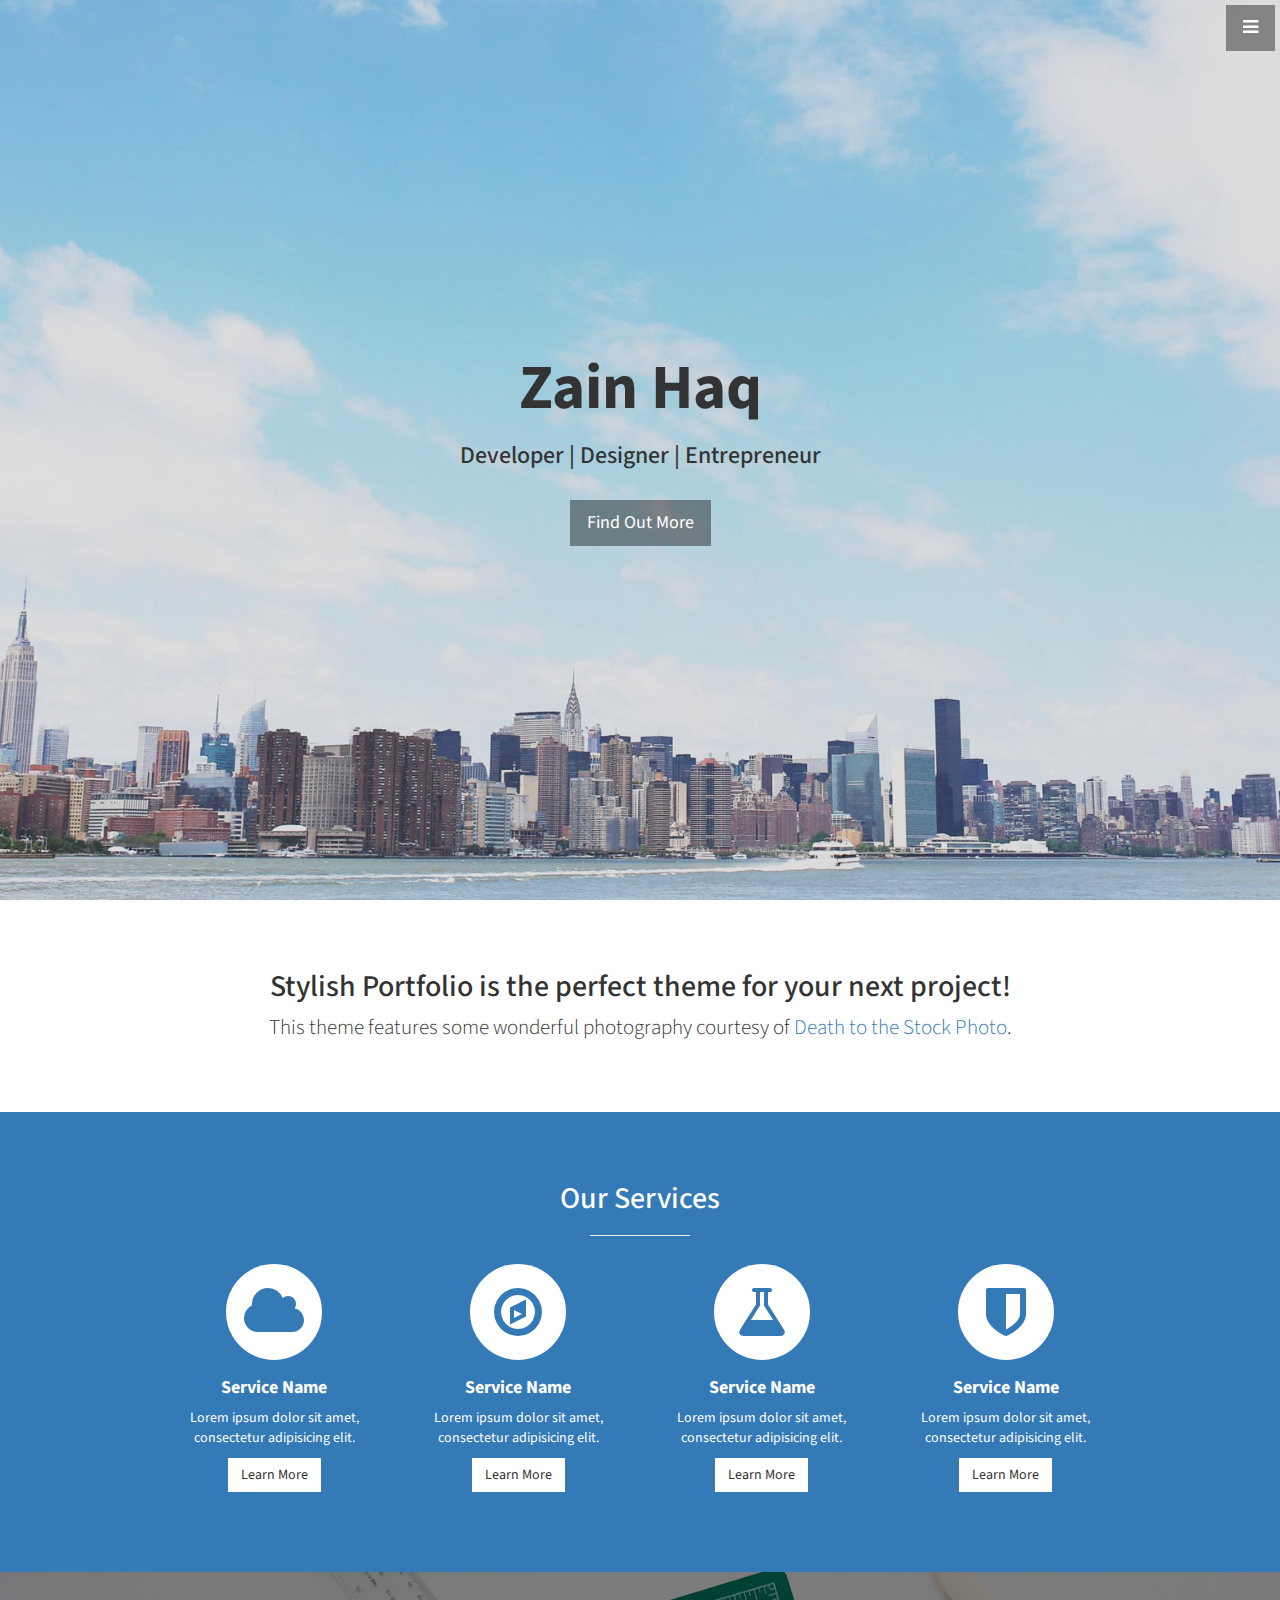
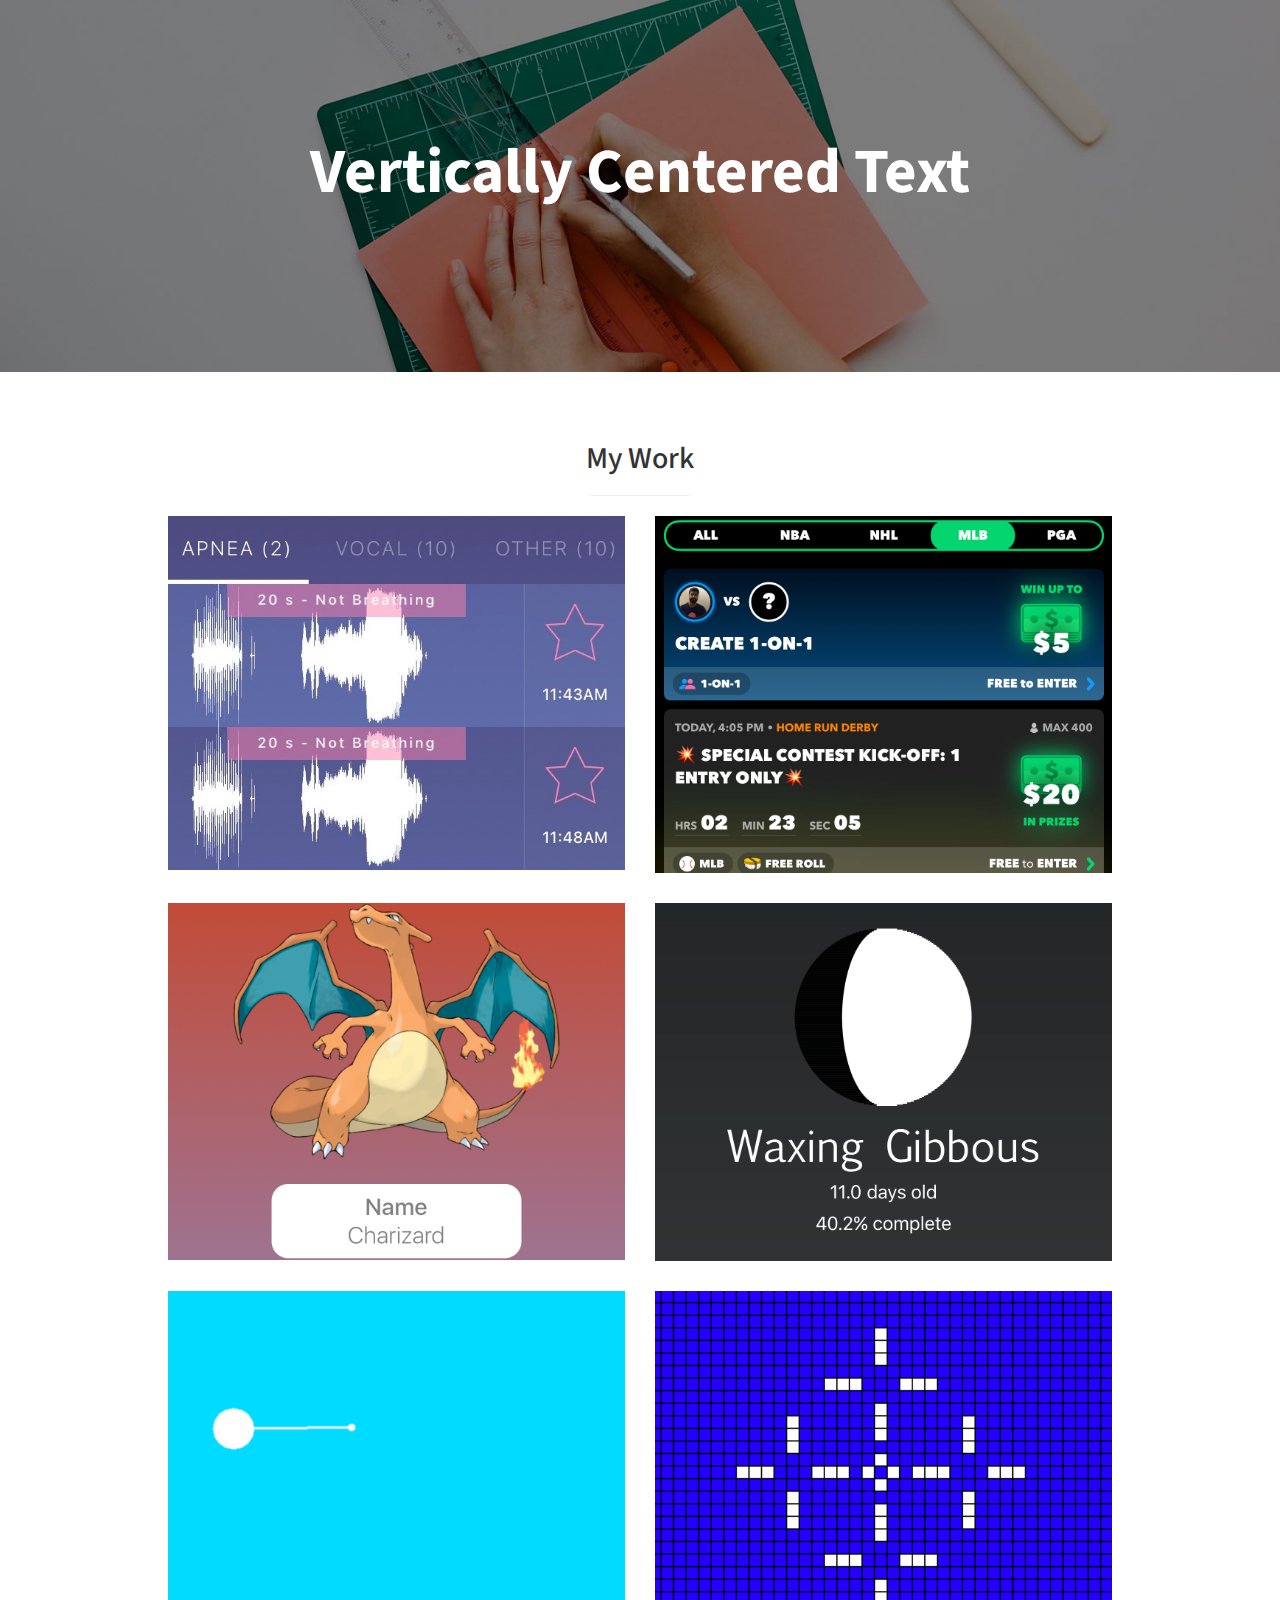
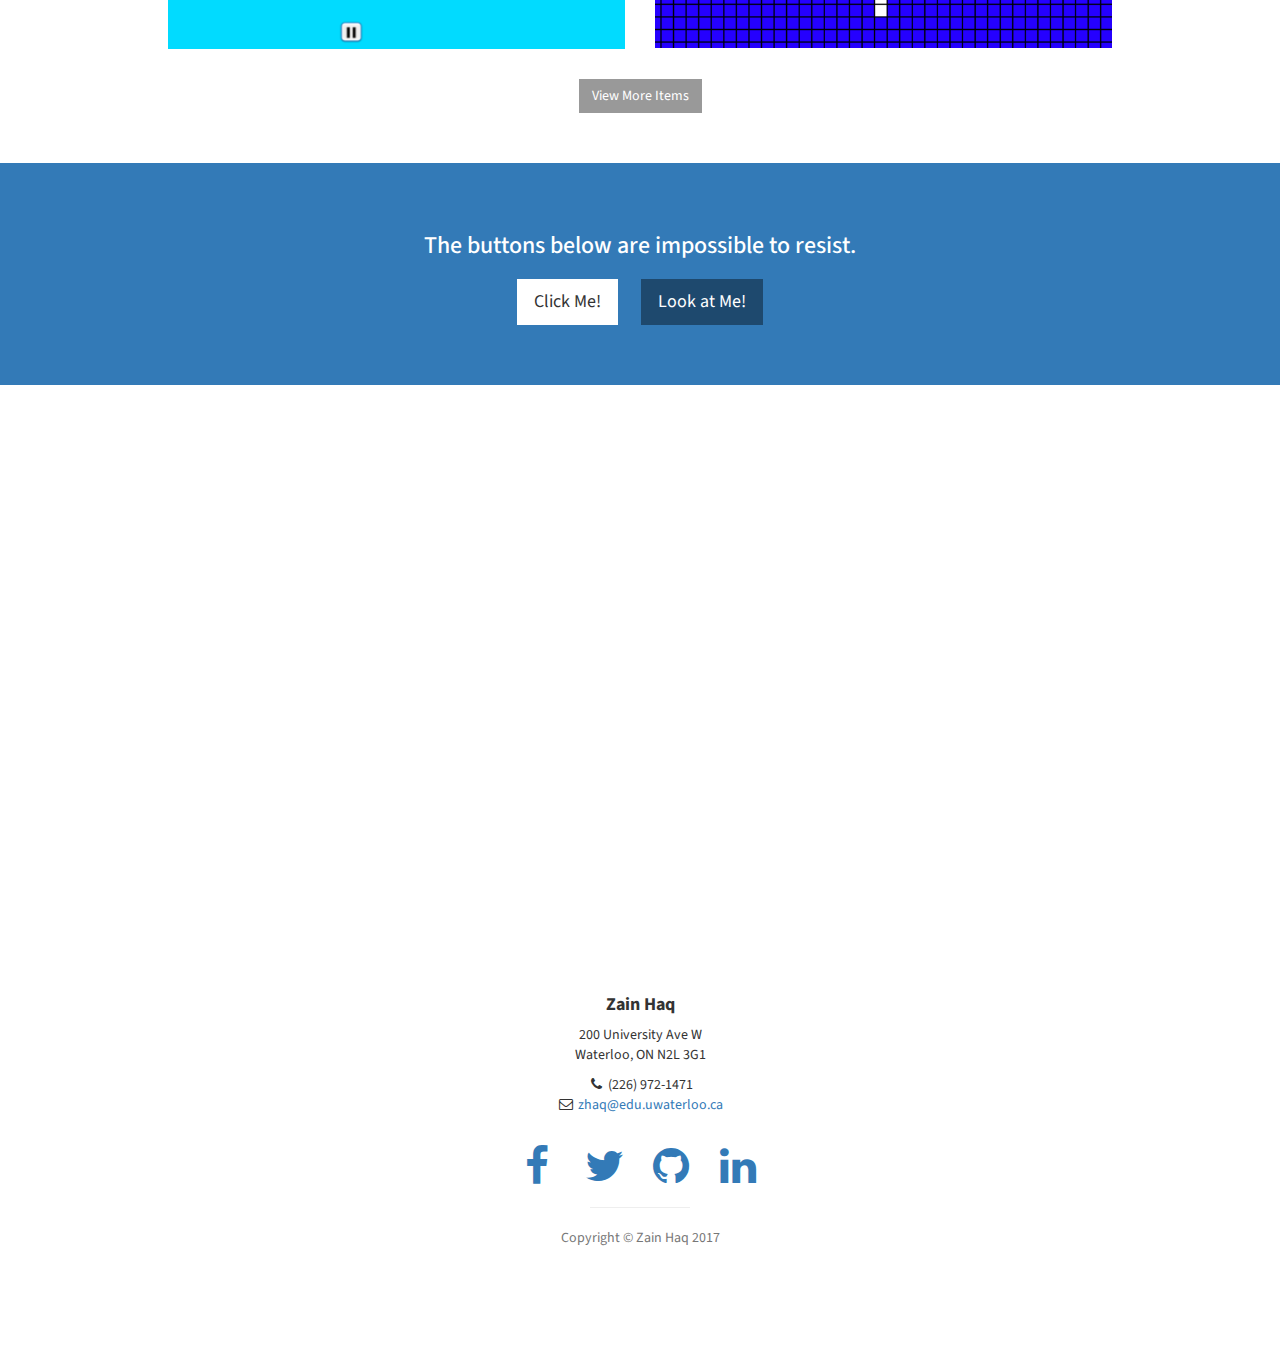
==== commit 40b21ea7: "Add: Resized Grid Display Images" ====
--- a/index.html
+++ b/index.html
@@ -158,6 +158,8 @@
         <div class="modal-content">
             <div class="close-modal" data-dismiss="modal">
                 <div class="lr">
+                    <div class="rl">
+                    </div>
                 </div>
             </div>
             <div class="container">
@@ -393,42 +395,42 @@
                         <div class="col-md-6">
                             <div class="portfolio-item">
                                 <a href="#portfolioModal1" class="portfolio-link" data-toggle="modal">
-                                    <img class="img-portfolio img-responsive" src="img/portfolio-1.jpg">
+                                    <img class="img-portfolio img-responsive" src="img/portfolio-1%20-grid.jpg">
                                 </a>
                             </div>
                         </div>
                         <div class="col-md-6">
                             <div class="portfolio-item">
                                 <a href="#portfolioModal2" class="portfolio-link" data-toggle="modal">
-                                    <img class="img-portfolio img-responsive" src="img/portfolio-2.jpg">
+                                    <img class="img-portfolio img-responsive" src="img/portfolio-2%20-grid.jpg">
                                 </a>
                             </div>
                         </div>
                         <div class="col-md-6">
                             <div class="portfolio-item">
                                 <a href="#portfolioModal3" class="portfolio-link" data-toggle="modal">
-                                    <img class="img-portfolio img-responsive" src="img/portfolio-3.jpg">
+                                    <img class="img-portfolio img-responsive" src="img/portfolio-3%20-grid.jpg">
                                 </a>
                             </div>
                         </div>
                         <div class="col-md-6">
                             <div class="portfolio-item">
                                 <a href="#portfolioModal4" class="portfolio-link" data-toggle="modal">
-                                    <img class="img-portfolio img-responsive" src="img/portfolio-4.jpg">
+                                    <img class="img-portfolio img-responsive" src="img/portfolio-4%20-grid.jpg">
                                 </a>
                             </div>
                         </div>
                         <div class="col-md-6">
                             <div class="portfolio-item">
                                 <a href="#portfolioModal5" class="portfolio-link" data-toggle="modal">
-                                    <img class="img-portfolio img-responsive" src="img/portfolio-5.jpg">
+                                    <img class="img-portfolio img-responsive" src="img/portfolio-5%20-grid.jpg">
                                 </a>
                             </div>
                         </div>
                         <div class="col-md-6">
                             <div class="portfolio-item">
                                 <a href="#portfolioModal6" class="portfolio-link" data-toggle="modal">
-                                    <img class="img-portfolio img-responsive" src="img/portfolio-6.jpg">
+                                    <img class="img-portfolio img-responsive" src="img/portfolio-6%20-grid.jpg">
                                 </a>
                             </div>
                         </div>
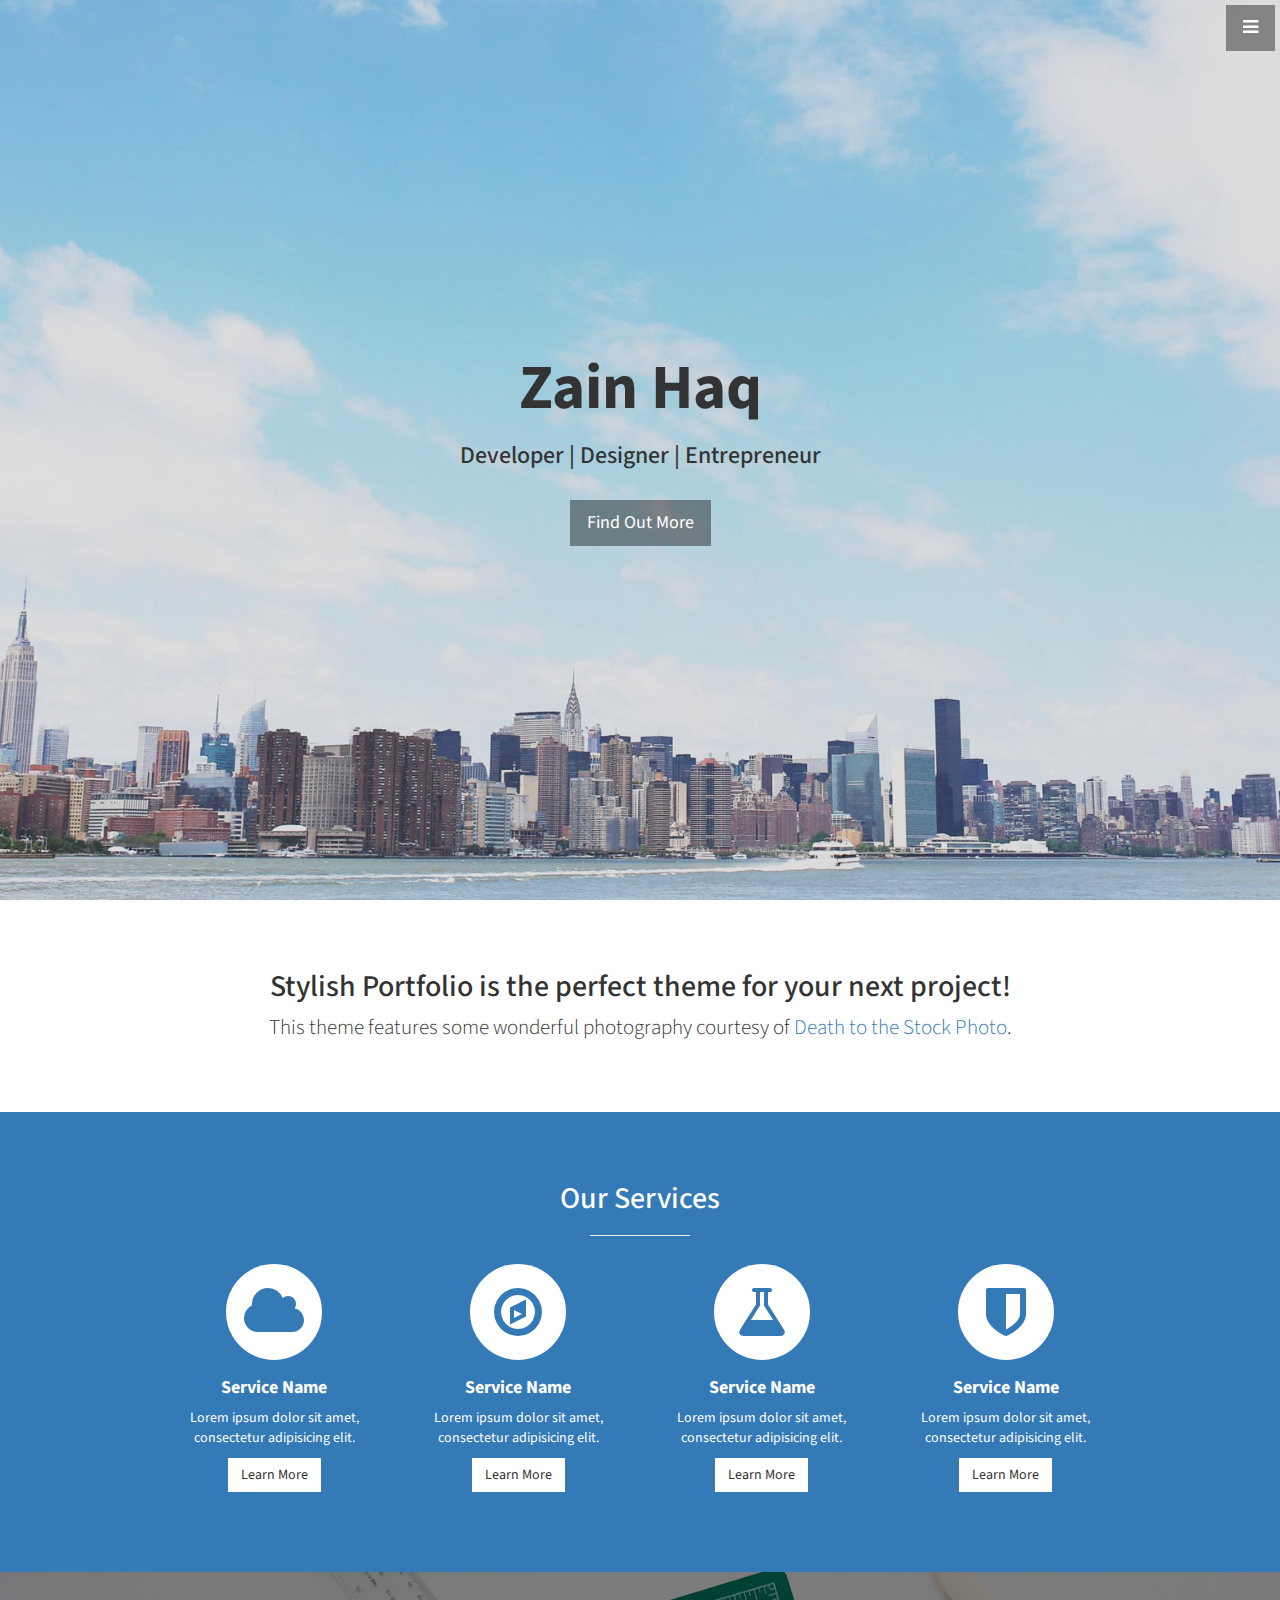
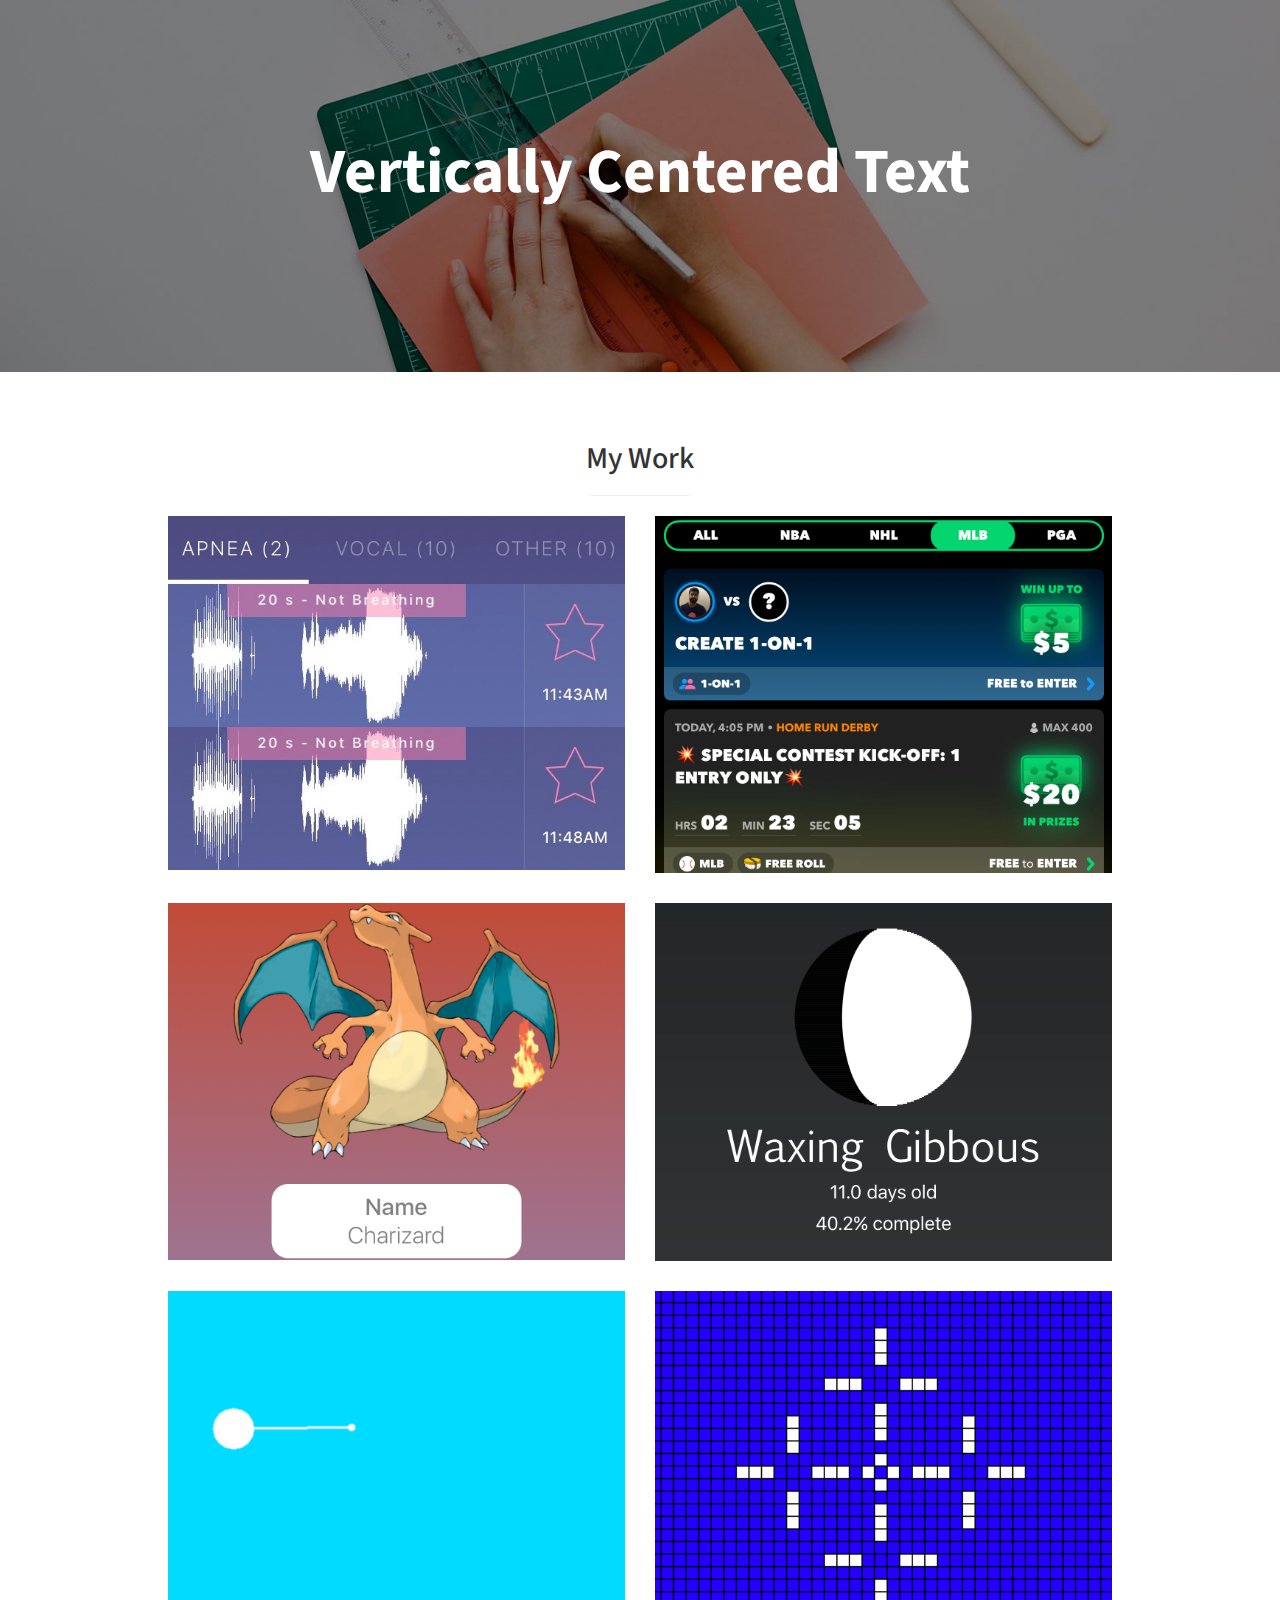
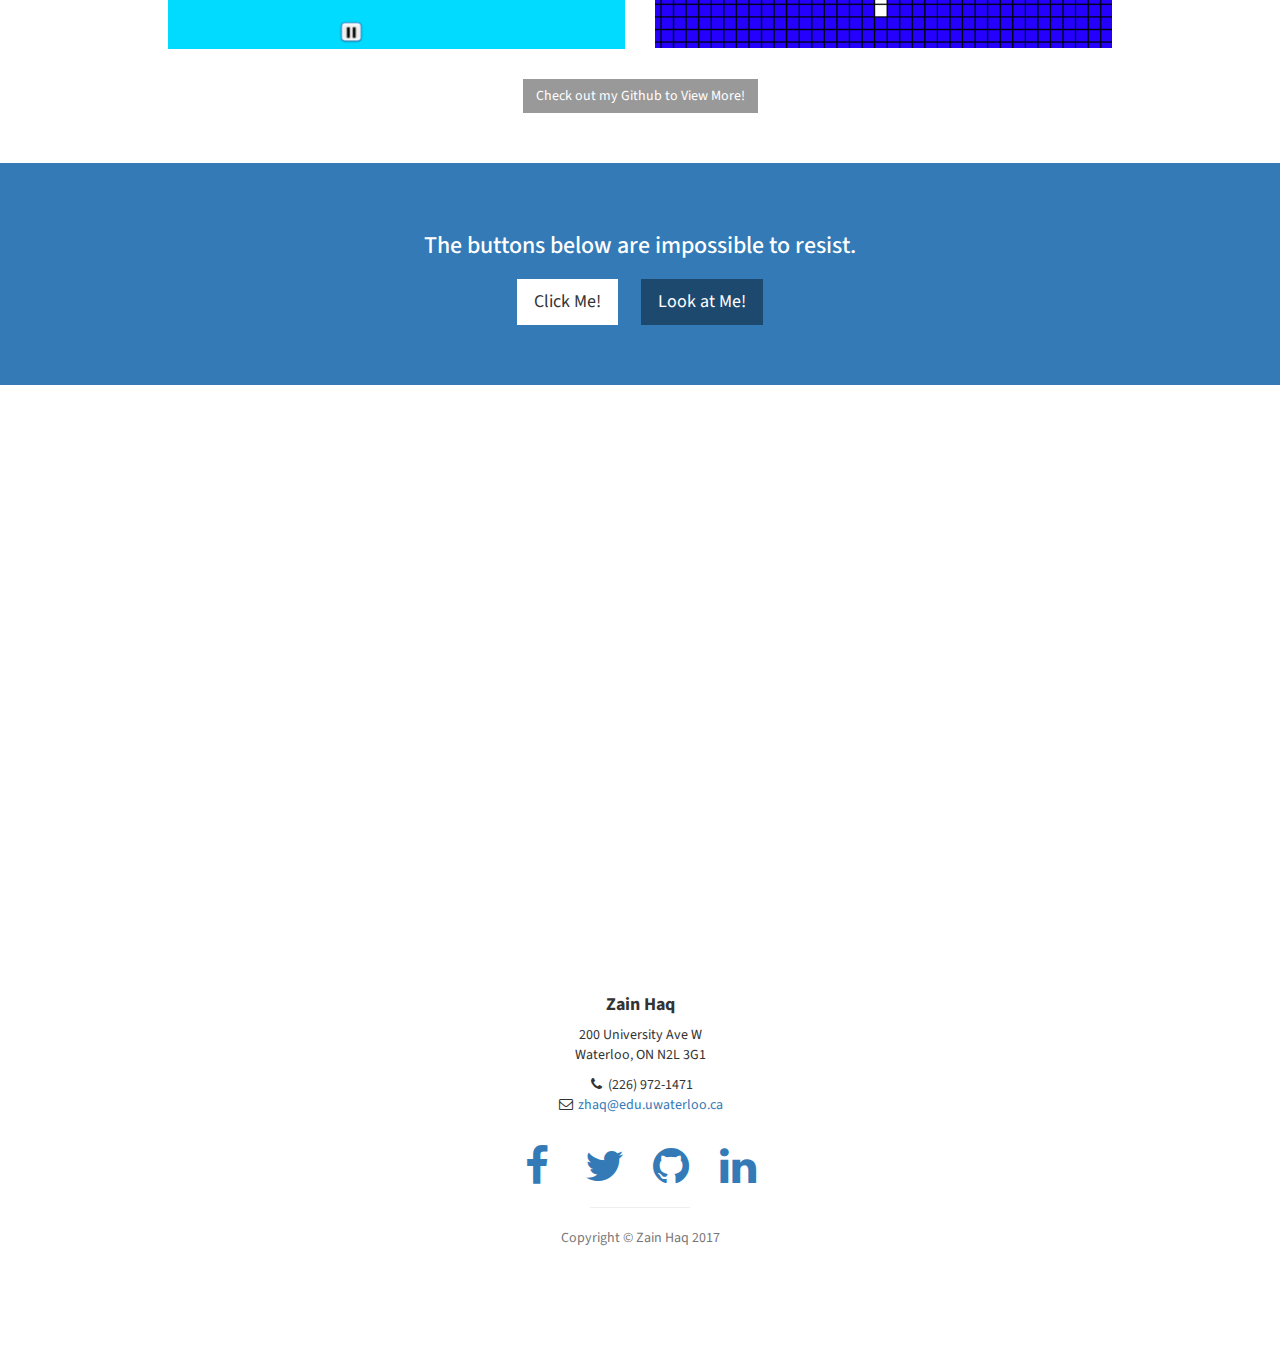
==== commit ce5f8a0a: "Add: 'Check out my Github' button" ====
--- a/index.html
+++ b/index.html
@@ -436,7 +436,7 @@
                         </div>
                     </div>
                     <!-- /.row (nested) -->
-                    <a href="#" class="btn btn-dark">View More Items</a>
+                    <a href="https://github.com/ZainHaq" target="_blank" class="btn btn-dark">Check out my Github to View More!</a>
                 </div>
                 <!-- /.col-lg-10 -->
             </div>
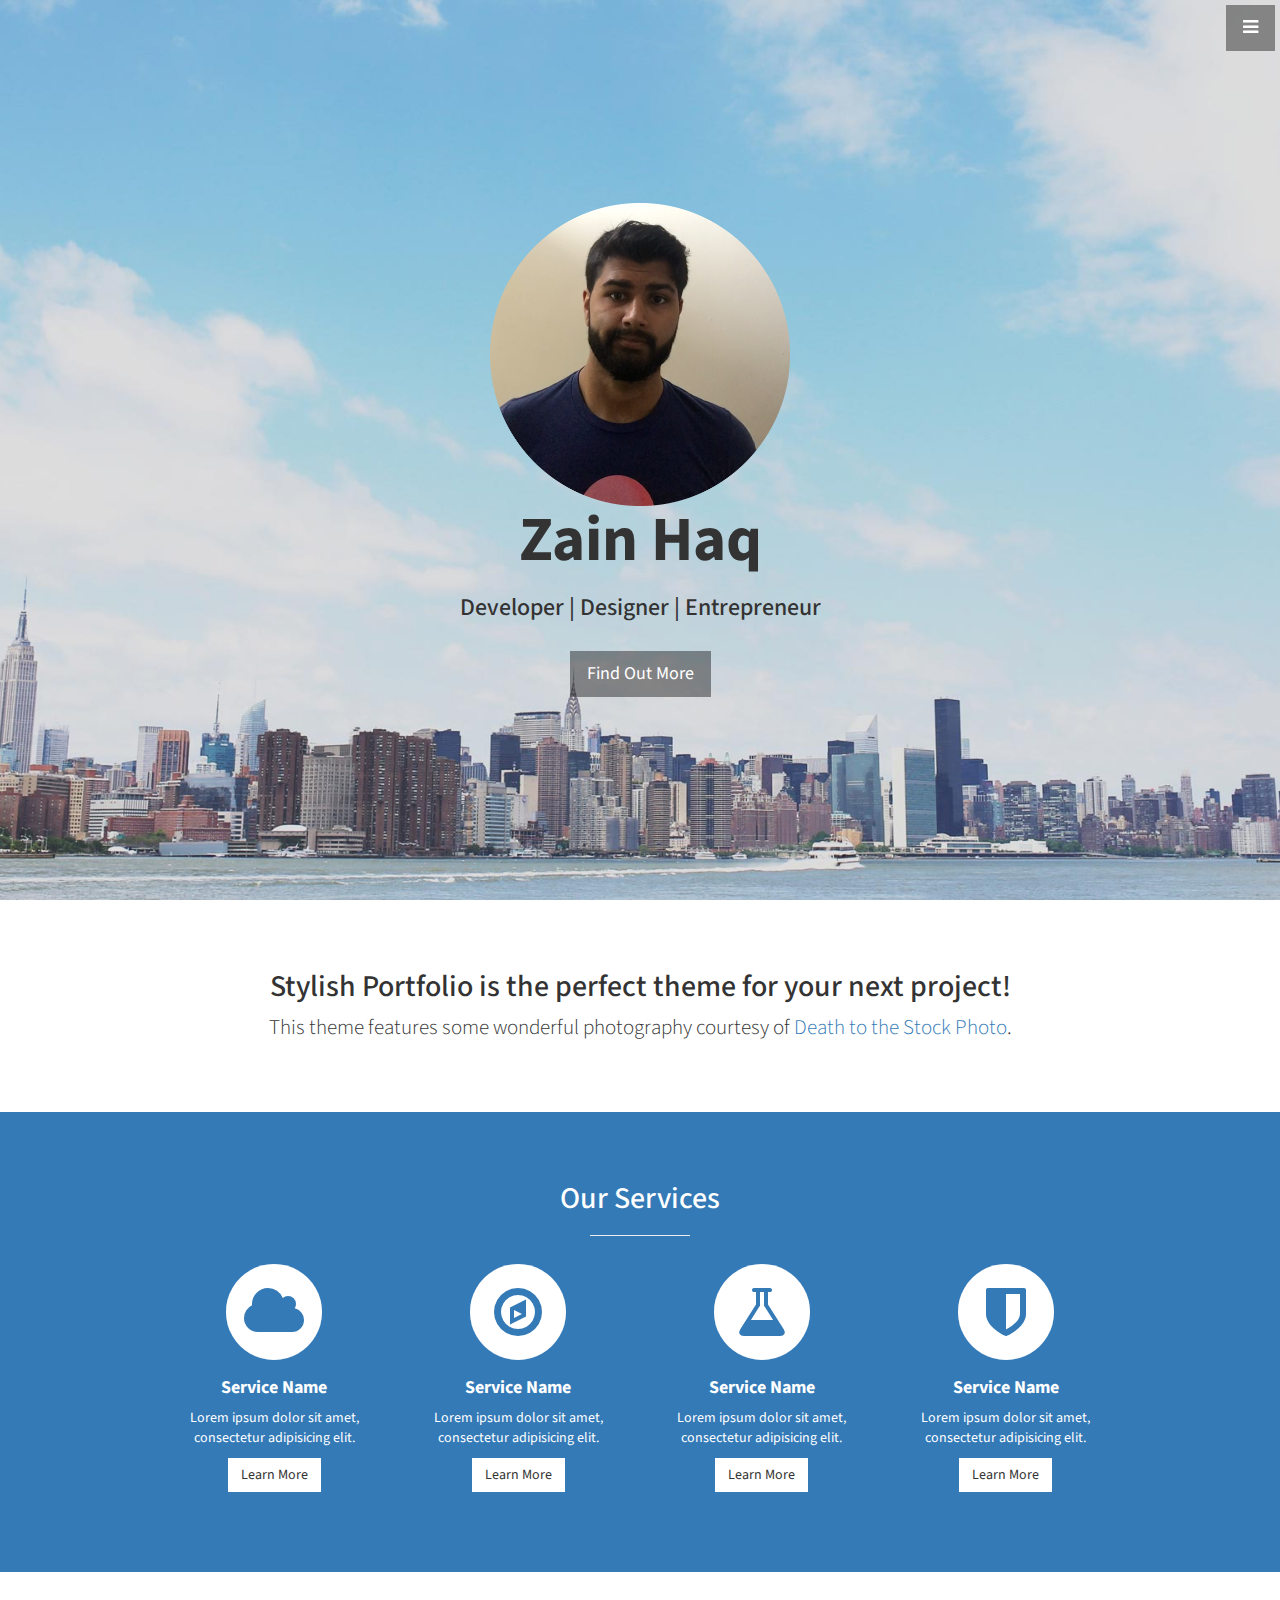
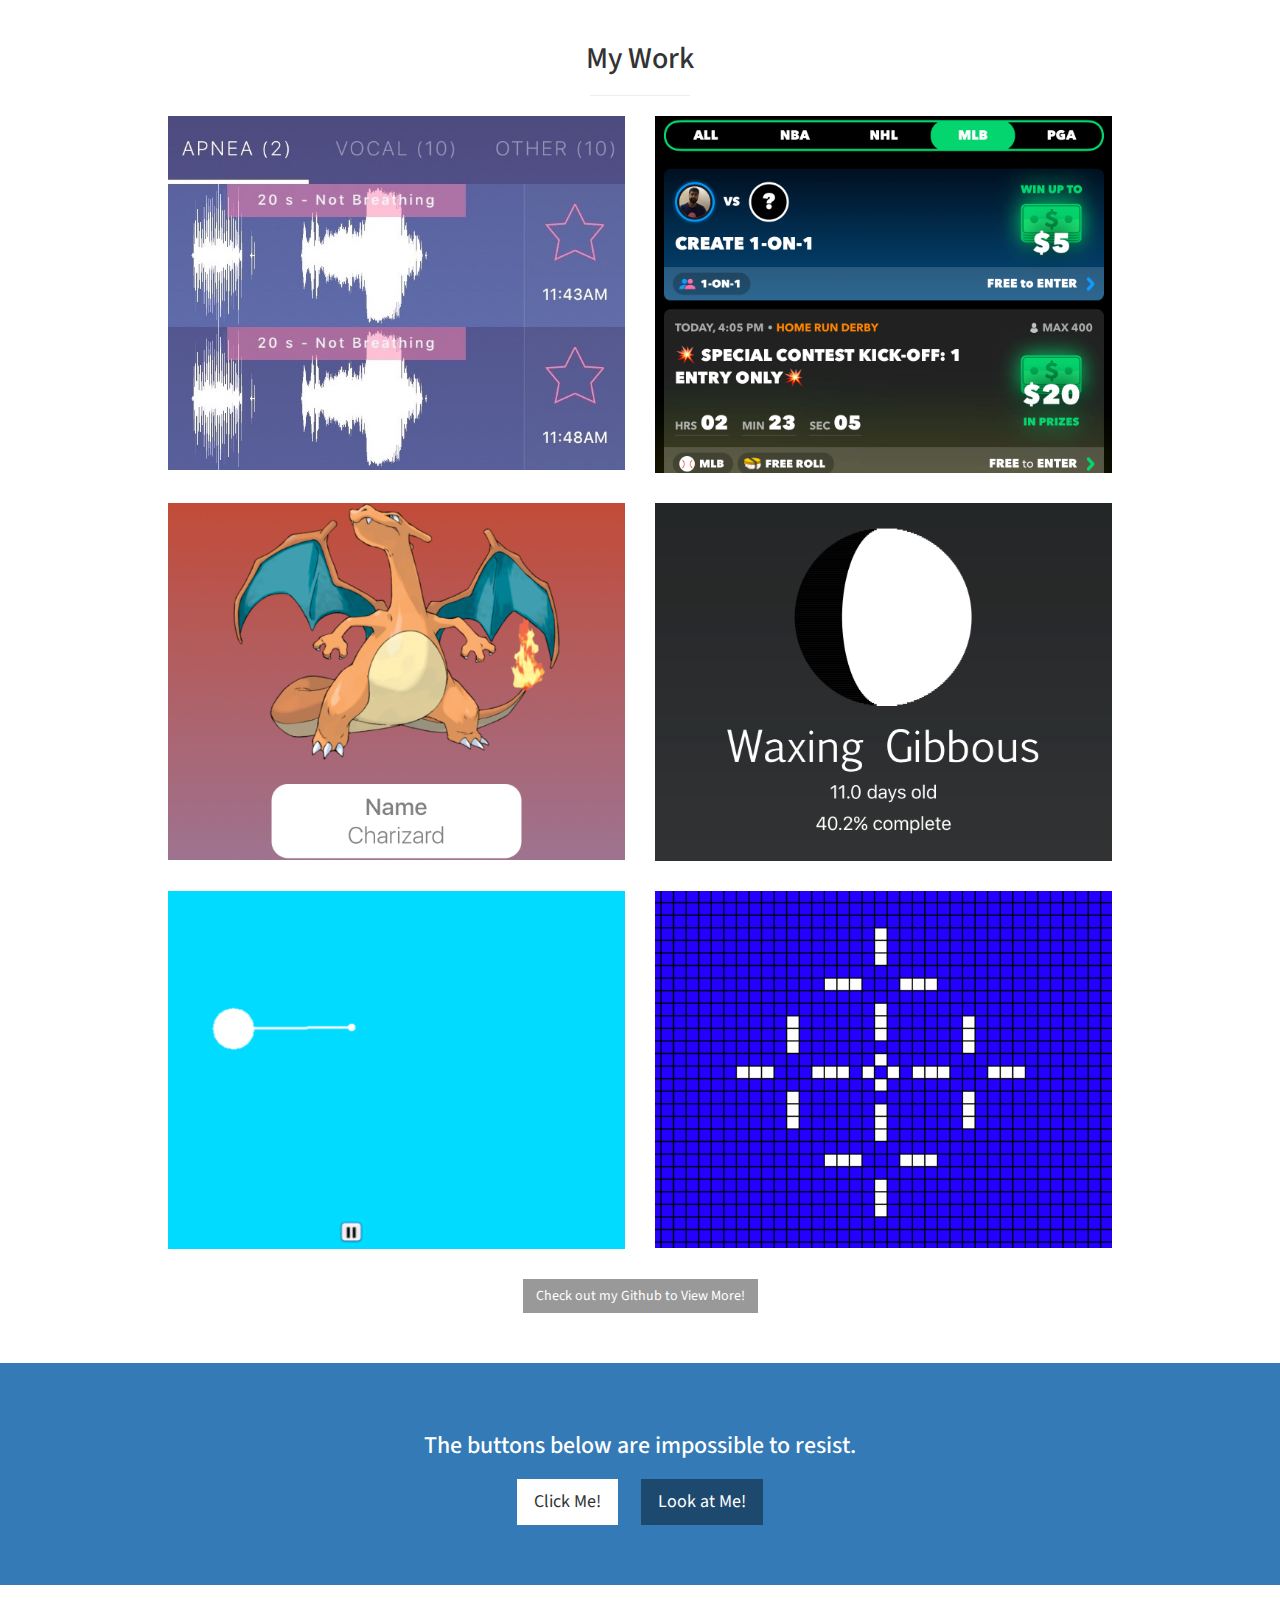
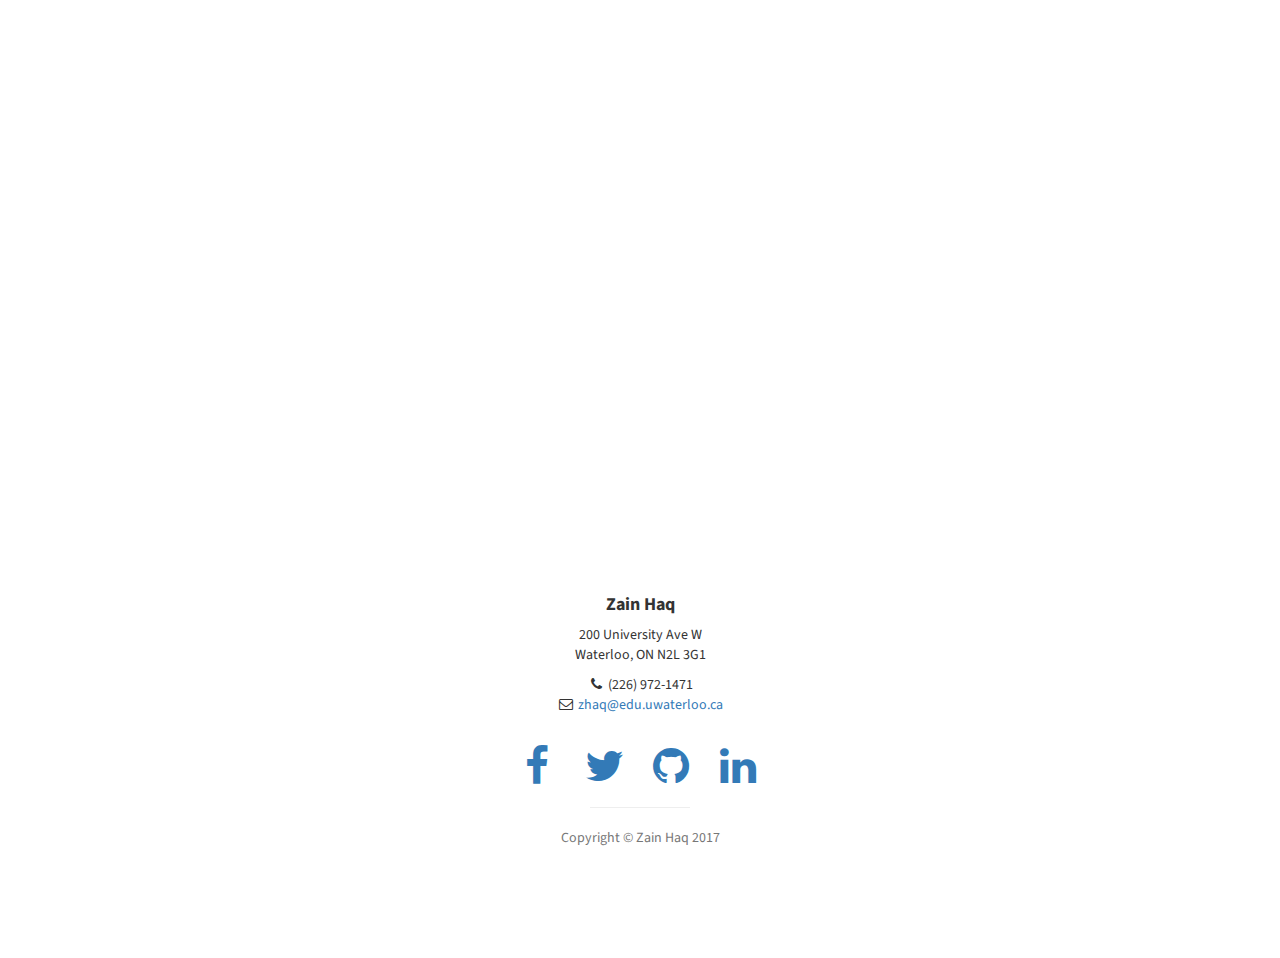
==== commit 1509aece: "Add: Profile Picture" ====
--- a/index.html
+++ b/index.html
@@ -61,6 +61,7 @@
     <!-- Header -->
     <header id="top" class="header">
         <div class="text-vertical-center">
+            <img class="img-responsive img-centered" src="img/profile.png" alt="" height="300" width="300">
             <h1>Zain Haq</h1>
             <h3>Developer | Designer | Entrepreneur</h3>
             <br>
@@ -376,13 +377,6 @@
             </div>
         </div>
     </div>
-
-    <!-- Callout -->
-    <aside class="callout">
-        <div class="text-vertical-center">
-            <h1>Vertically Centered Text</h1>
-        </div>
-    </aside>
 
     <!-- Portfolio -->
     <section id="portfolio" class="portfolio">
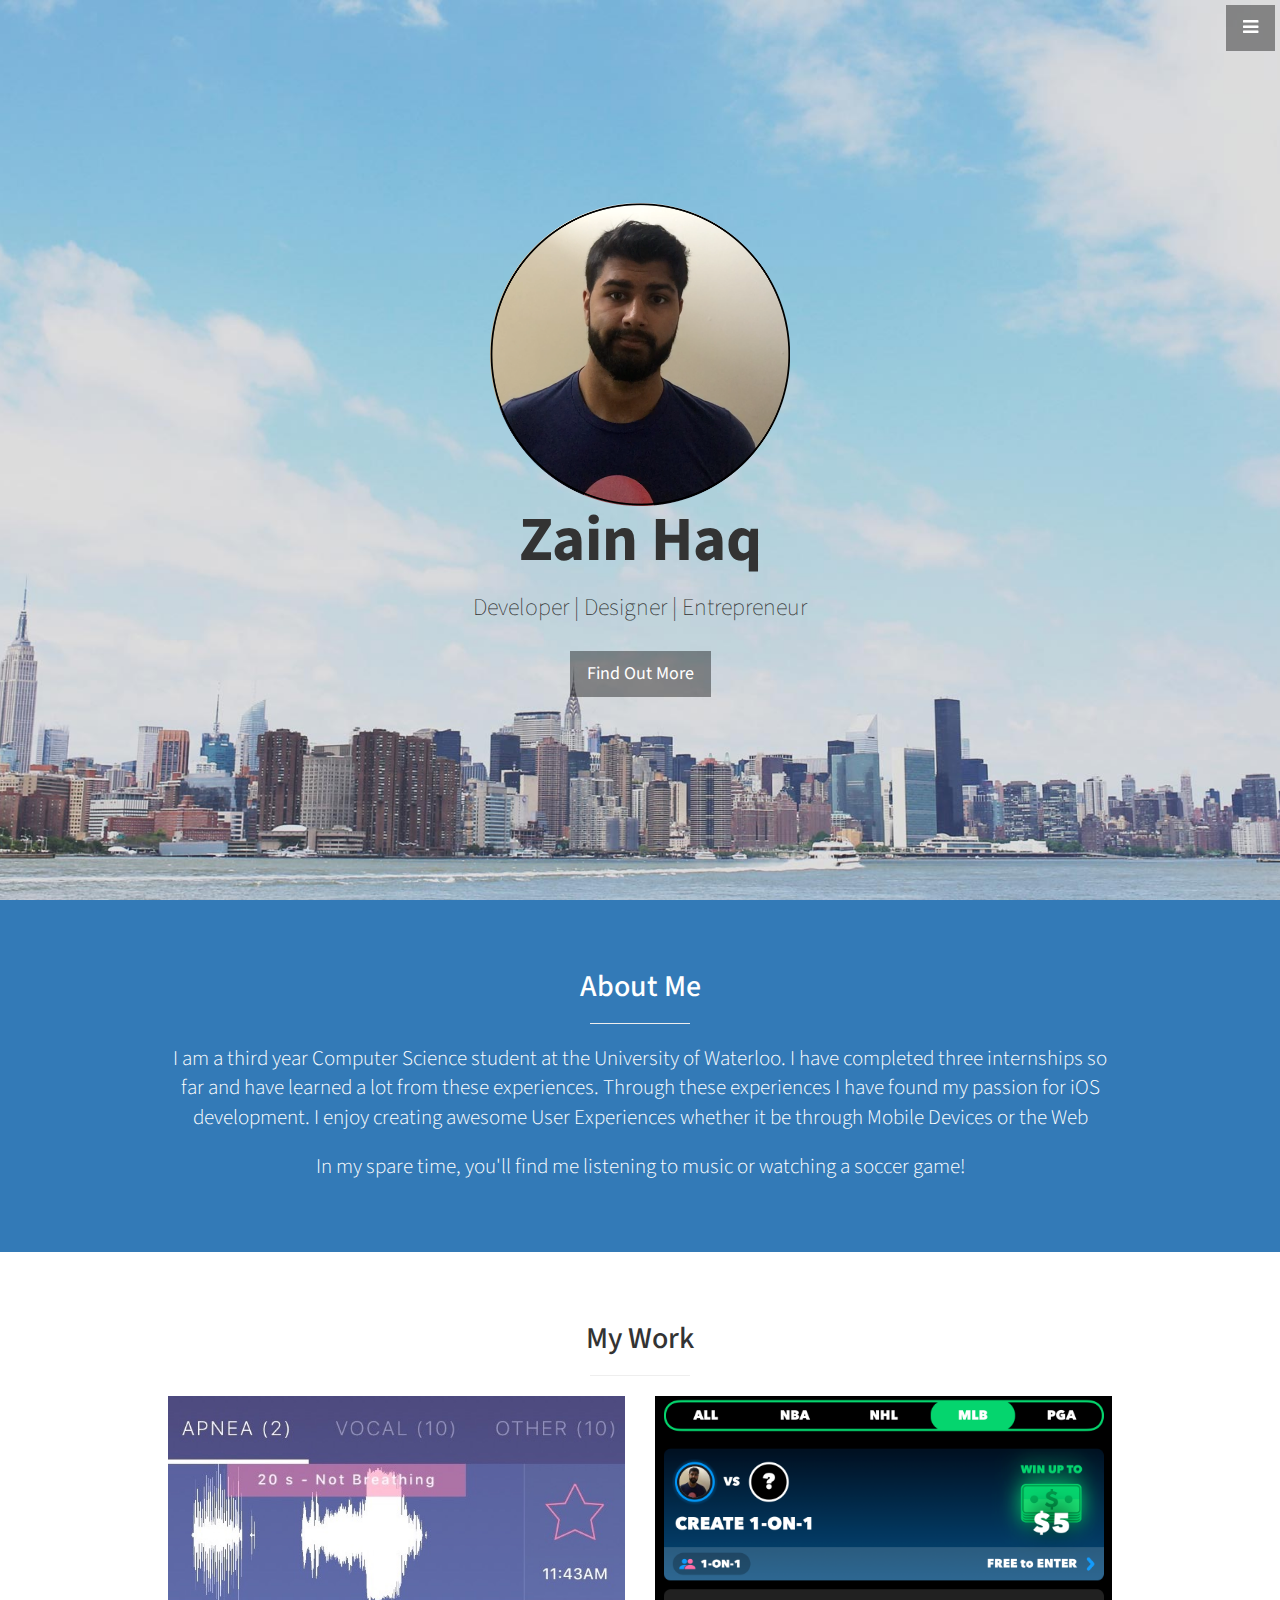
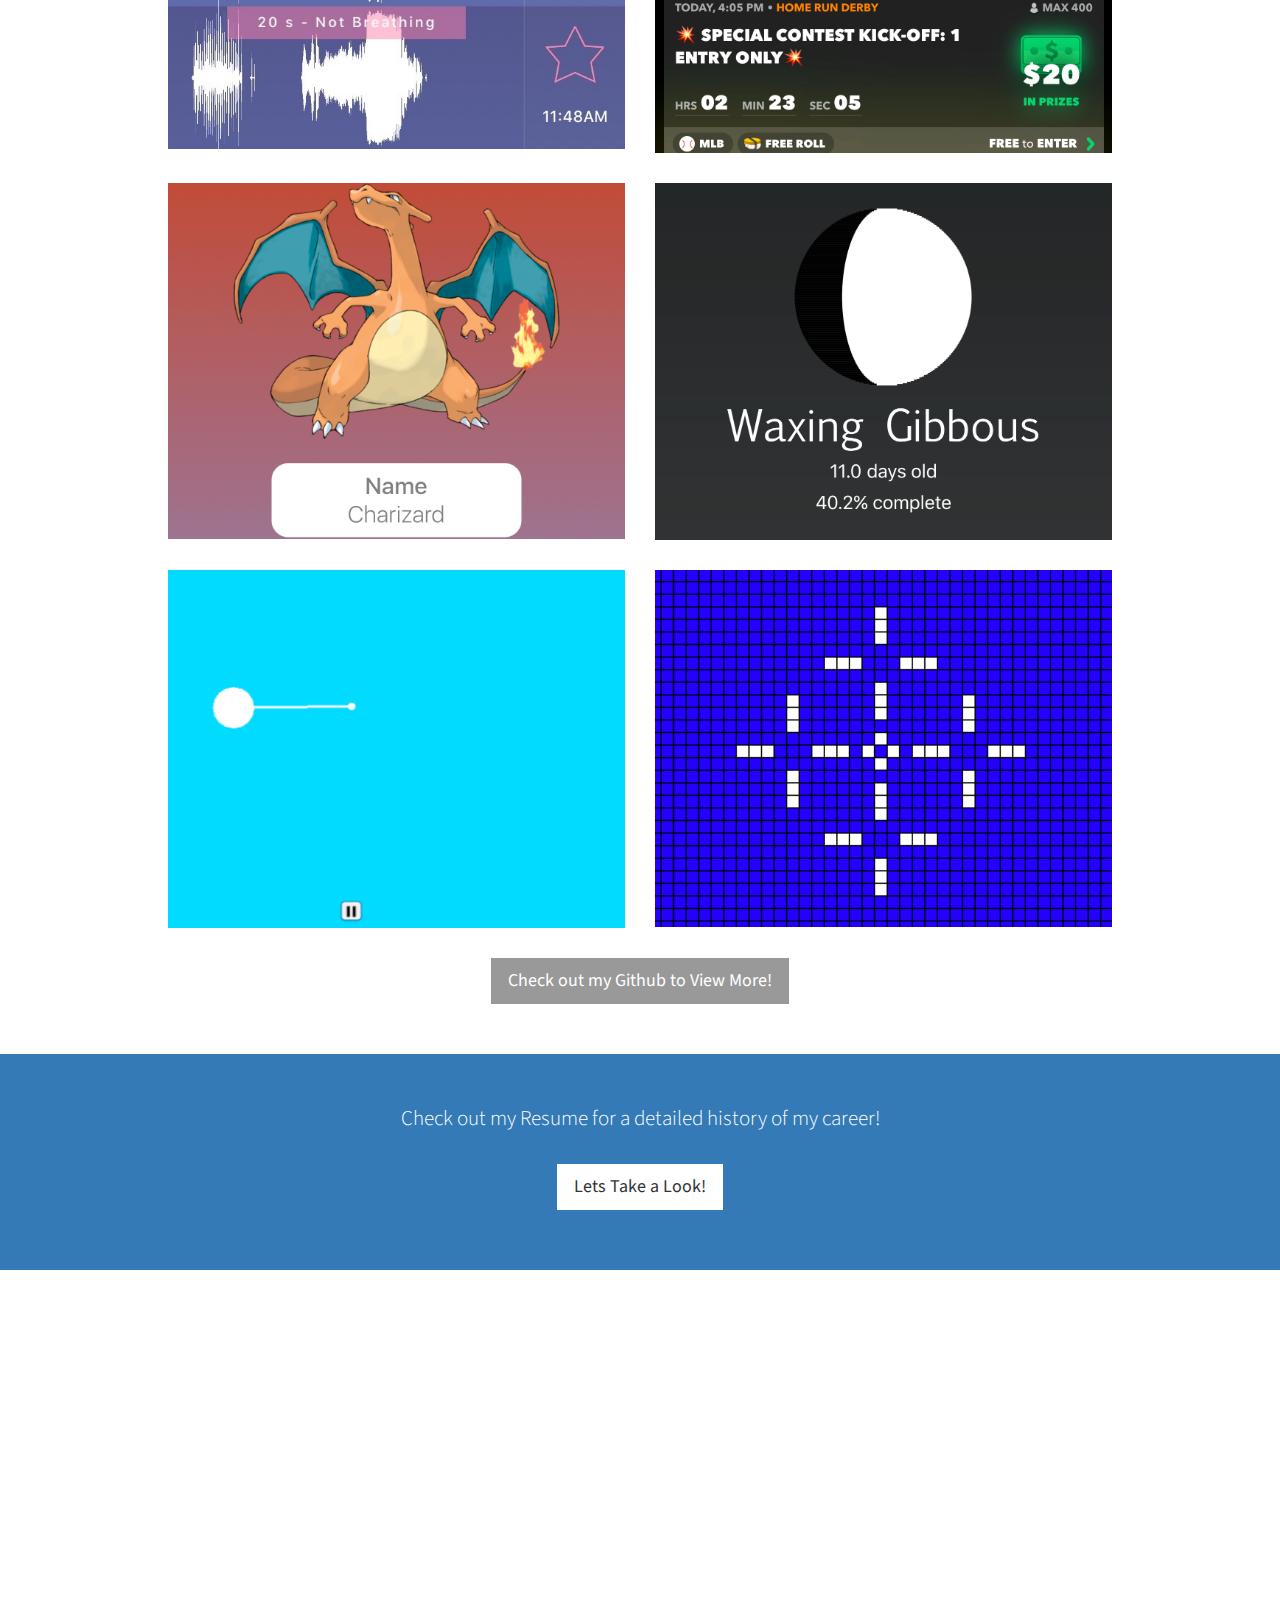
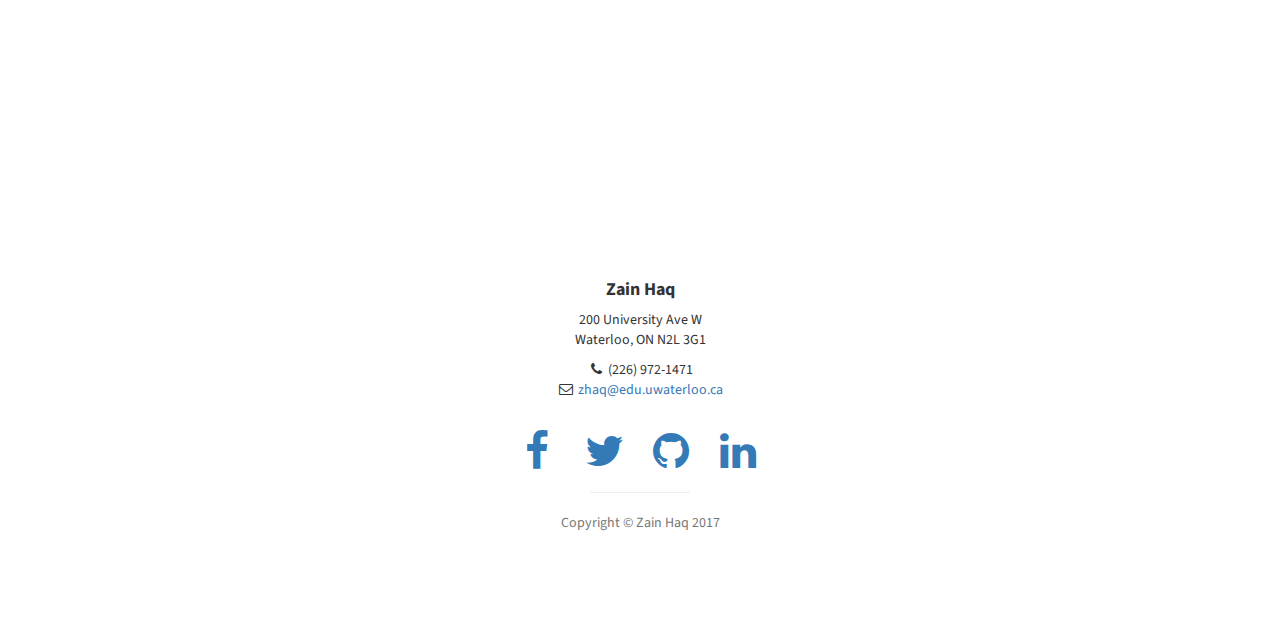
==== commit 9383cdc3: "Tidy: Cleanup to make Production Ready" ====
--- a/index.html
+++ b/index.html
@@ -47,9 +47,6 @@
                 <a href="#about" onclick=$("#menu-close").click();>About</a>
             </li>
             <li>
-                <a href="#services" onclick=$("#menu-close").click();>Services</a>
-            </li>
-            <li>
                 <a href="#portfolio" onclick=$("#menu-close").click();>Portfolio</a>
             </li>
             <li>
@@ -63,87 +60,25 @@
         <div class="text-vertical-center">
             <img class="img-responsive img-centered" src="img/profile.png" alt="" height="300" width="300">
             <h1>Zain Haq</h1>
-            <h3>Developer | Designer | Entrepreneur</h3>
+            <h3 >Developer | Designer | Entrepreneur</h3>
             <br>
             <a href="#about" class="btn btn-dark btn-lg">Find Out More</a>
         </div>
     </header>
 
-    <!-- About -->
-    <section id="about" class="about">
-        <div class="container">
-            <div class="row">
-                <div class="col-lg-12 text-center">
-                    <h2>Stylish Portfolio is the perfect theme for your next project!</h2>
-                    <p class="lead">This theme features some wonderful photography courtesy of <a target="_blank" href="http://join.deathtothestockphoto.com/">Death to the Stock Photo</a>.</p>
-                </div>
-            </div>
-            <!-- /.row -->
-        </div>
-        <!-- /.container -->
-    </section>
-
     <!-- Services -->
     <!-- The circle icons use Font Awesome's stacked icon classes. For more information, visit http://fontawesome.io/examples/ -->
-    <section id="services" class="services bg-primary">
+    <section id="about" class="services bg-primary">
         <div class="container">
             <div class="row text-center">
                 <div class="col-lg-10 col-lg-offset-1">
-                    <h2>Our Services</h2>
+                    <h2>About Me</h2>
                     <hr class="small">
                     <div class="row">
-                        <div class="col-md-3 col-sm-6">
-                            <div class="service-item">
-                                <span class="fa-stack fa-4x">
-                                <i class="fa fa-circle fa-stack-2x"></i>
-                                <i class="fa fa-cloud fa-stack-1x text-primary"></i>
-                            </span>
-                                <h4>
-                                    <strong>Service Name</strong>
-                                </h4>
-                                <p>Lorem ipsum dolor sit amet, consectetur adipisicing elit.</p>
-                                <a href="#" class="btn btn-light">Learn More</a>
-                            </div>
-                        </div>
-                        <div class="col-md-3 col-sm-6">
-                            <div class="service-item">
-                                <span class="fa-stack fa-4x">
-                                <i class="fa fa-circle fa-stack-2x"></i>
-                                <i class="fa fa-compass fa-stack-1x text-primary"></i>
-                            </span>
-                                <h4>
-                                    <strong>Service Name</strong>
-                                </h4>
-                                <p>Lorem ipsum dolor sit amet, consectetur adipisicing elit.</p>
-                                <a href="#" class="btn btn-light">Learn More</a>
-                            </div>
-                        </div>
-                        <div class="col-md-3 col-sm-6">
-                            <div class="service-item">
-                                <span class="fa-stack fa-4x">
-                                <i class="fa fa-circle fa-stack-2x"></i>
-                                <i class="fa fa-flask fa-stack-1x text-primary"></i>
-                            </span>
-                                <h4>
-                                    <strong>Service Name</strong>
-                                </h4>
-                                <p>Lorem ipsum dolor sit amet, consectetur adipisicing elit.</p>
-                                <a href="#" class="btn btn-light">Learn More</a>
-                            </div>
-                        </div>
-                        <div class="col-md-3 col-sm-6">
-                            <div class="service-item">
-                                <span class="fa-stack fa-4x">
-                                <i class="fa fa-circle fa-stack-2x"></i>
-                                <i class="fa fa-shield fa-stack-1x text-primary"></i>
-                            </span>
-                                <h4>
-                                    <strong>Service Name</strong>
-                                </h4>
-                                <p>Lorem ipsum dolor sit amet, consectetur adipisicing elit.</p>
-                                <a href="#" class="btn btn-light">Learn More</a>
-                            </div>
-                        </div>
+                      <div class="col-lg-12 text-center">
+                    <p class="lead"> I am a third year Computer Science student at the University of Waterloo. I have completed three internships so far and have learned a lot from these experiences. Through these experiences I have found my passion for iOS development. I enjoy creating awesome User Experiences whether it be through Mobile Devices or the Web</p>
+                    <p class="lead">In my spare time, you'll find me listening to music or watching a soccer game!</p>
+                </div>   
                     </div>
                     <!-- /.row (nested) -->
                 </div>
@@ -430,7 +365,7 @@
                         </div>
                     </div>
                     <!-- /.row (nested) -->
-                    <a href="https://github.com/ZainHaq" target="_blank" class="btn btn-dark">Check out my Github to View More!</a>
+                    <a href="https://github.com/ZainHaq" target="_blank" class="btn btn-dark btn-lg">Check out my Github to View More!</a>
                 </div>
                 <!-- /.col-lg-10 -->
             </div>
@@ -444,9 +379,8 @@
         <div class="container">
             <div class="row">
                 <div class="col-lg-12 text-center">
-                    <h3>The buttons below are impossible to resist.</h3>
-                    <a href="#" class="btn btn-lg btn-light">Click Me!</a>
-                    <a href="#" class="btn btn-lg btn-dark">Look at Me!</a>
+                    <p class="lead">Check out my Resume for a detailed history of my career!</p>
+                    <a href="documents/Zain_Haq_Resume_v6.pdf" target="_blank" class="btn btn-lg btn-light">Lets Take a Look!</a>
                 </div>
             </div>
         </div>
--- a/css/stylish-portfolio.css
+++ b/css/stylish-portfolio.css
@@ -14,6 +14,10 @@
 
 body {
     font-family: "Source Sans Pro","Helvetica Neue",Helvetica,Arial,sans-serif;
+}
+
+h3 {
+    font-weight: lighter
 }
 
 /* Modal Style*/
